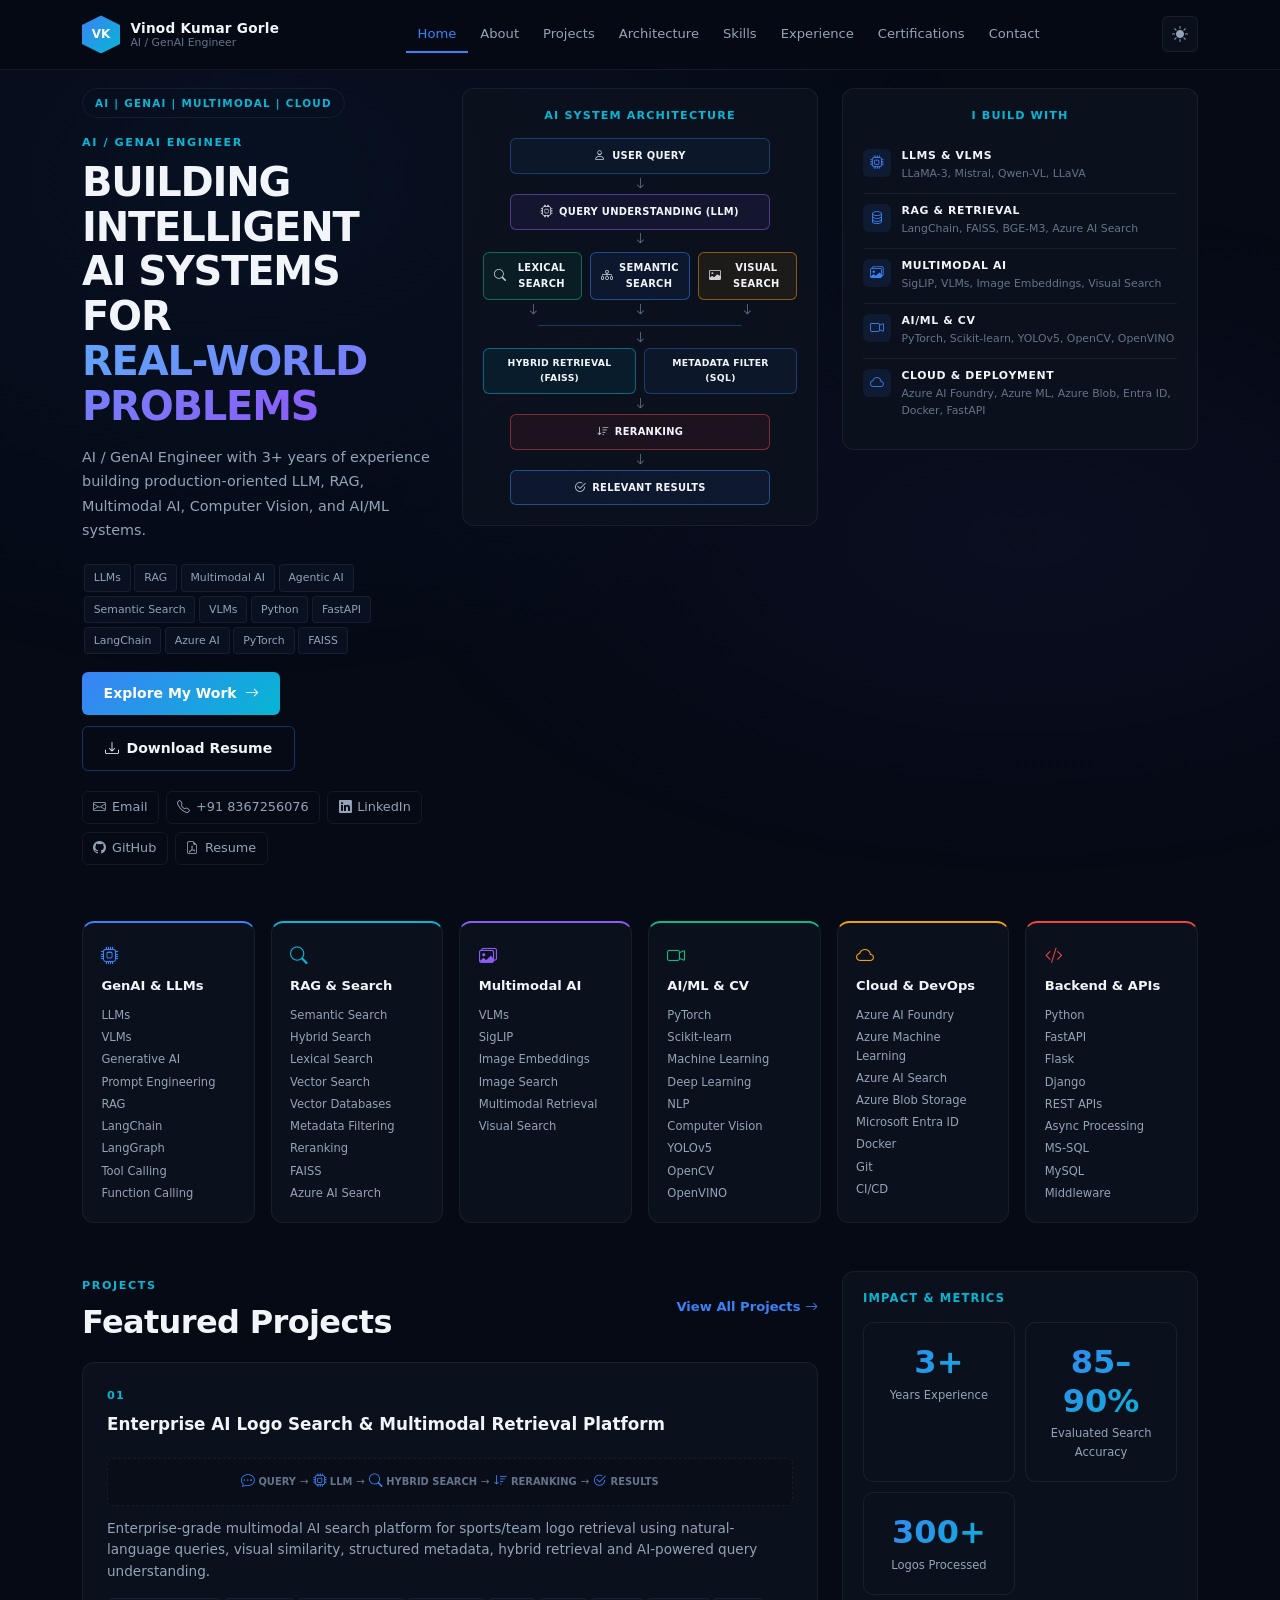
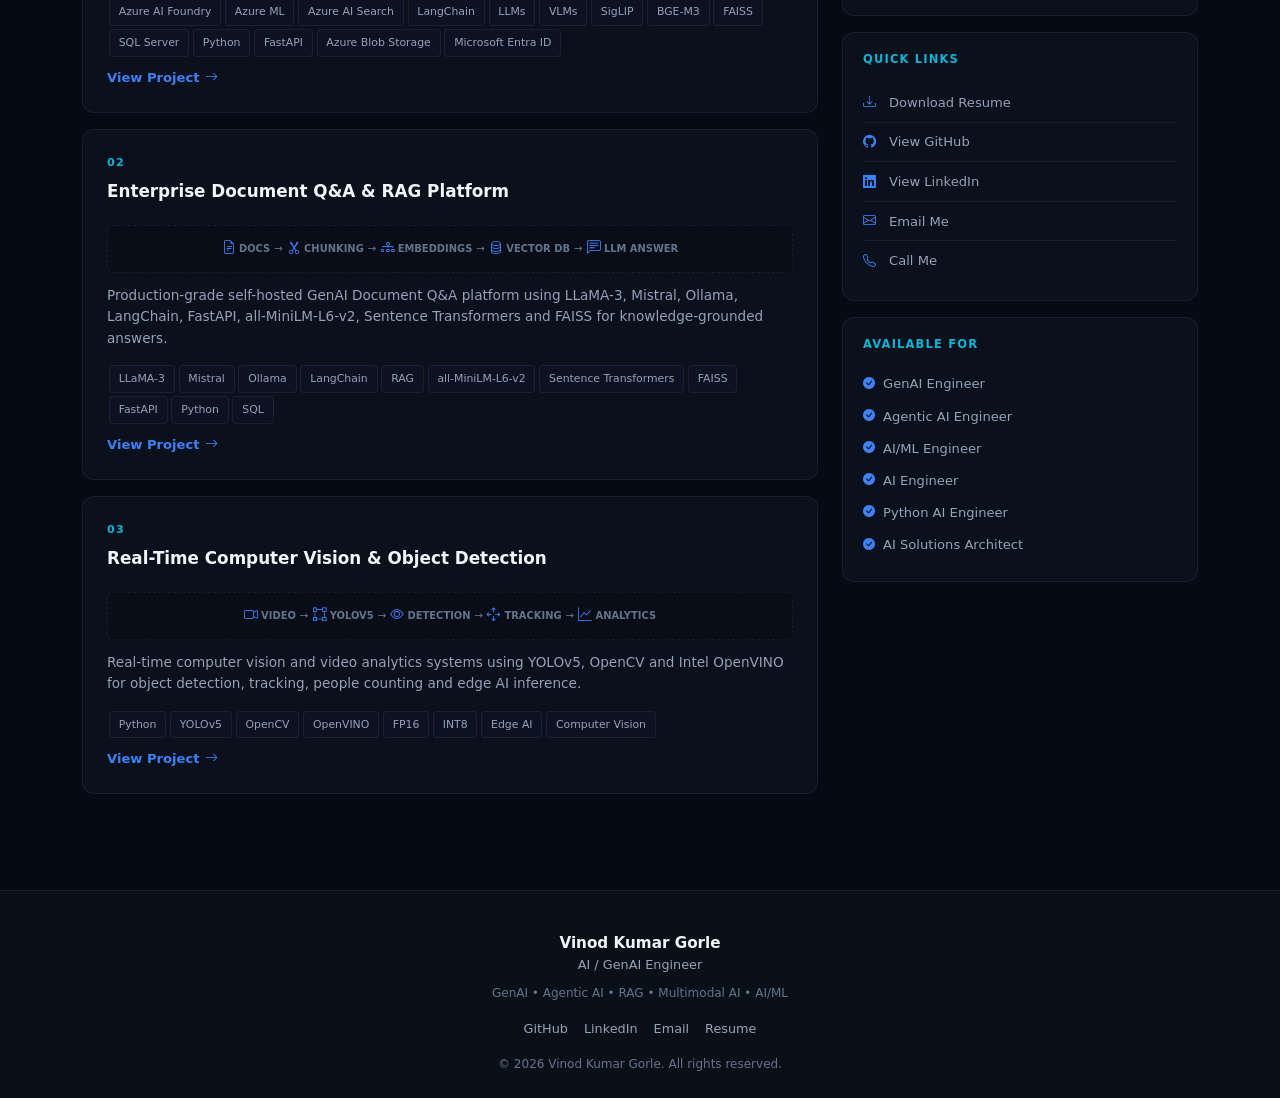
==== index.html @ 80c66206 "Initial portfolio website" ====
<!DOCTYPE html>
<html lang="en" data-theme="dark">
<head>
  <meta charset="UTF-8">
  <meta name="viewport" content="width=device-width, initial-scale=1.0">
  <title>Vinod Kumar Gorle | AI / GenAI Engineer</title>
  <meta name="description" content="AI / GenAI Engineer specializing in LLMs, RAG, Agentic AI, Multimodal AI, AI/ML, semantic search, computer vision, Azure AI and scalable Python applications.">
  <meta name="author" content="Vinod Kumar Gorle">
  <link rel="canonical" href="https://vinodkumargorle.dev/">
  <meta property="og:title" content="Vinod Kumar Gorle | AI / GenAI Engineer">
  <meta property="og:description" content="AI / GenAI Engineer specializing in LLMs, RAG, Agentic AI, Multimodal AI, and Azure AI systems.">
  <meta property="og:type" content="website">
  <meta property="og:url" content="https://vinodkumargorle.dev/">
  <link href="assets/vendor/bootstrap/css/bootstrap.min.css" rel="stylesheet">
  <link href="assets/vendor/bootstrap-icons/font/bootstrap-icons.min.css" rel="stylesheet">
  <link href="assets/css/style.css" rel="stylesheet">
</head>
<body>

  <nav class="navbar navbar-expand-lg navbar-ai fixed-top" aria-label="Main navigation">
    <div class="container">
      <a class="navbar-brand brand-lockup" href="index.html">
        <span class="brand-icon" aria-hidden="true">VK</span>
        <span class="brand-text">
          <span class="brand-name">Vinod Kumar Gorle</span>
          <span class="brand-subtitle">AI / GenAI Engineer</span>
        </span>
      </a>
      <button class="navbar-toggler" type="button" data-bs-toggle="collapse" data-bs-target="#navbarNav" aria-controls="navbarNav" aria-expanded="false" aria-label="Toggle navigation">
        <span class="navbar-toggler-icon"></span>
      </button>
      <div class="collapse navbar-collapse" id="navbarNav">
        <ul class="navbar-nav mx-auto">
          <li class="nav-item"><a class="nav-link" href="index.html">Home</a></li>
          <li class="nav-item"><a class="nav-link" href="about.html">About</a></li>
          <li class="nav-item"><a class="nav-link" href="projects.html">Projects</a></li>
          <li class="nav-item"><a class="nav-link" href="architecture.html">Architecture</a></li>
          <li class="nav-item"><a class="nav-link" href="skills.html">Skills</a></li>
          <li class="nav-item"><a class="nav-link" href="experience.html">Experience</a></li>
          <li class="nav-item"><a class="nav-link" href="certifications.html">Certifications</a></li>
          <li class="nav-item"><a class="nav-link" href="contact.html">Contact</a></li>
        </ul>
        <button class="theme-toggle-btn" id="themeToggle" type="button" aria-label="Switch to light mode" title="Light mode">
          <i class="bi bi-sun-fill"></i>
        </button>
      </div>
    </div>
  </nav>

  <!-- Hero: 3-column dashboard layout -->
  <section class="hero-section">
    <div class="container">
      <div class="row g-3 g-lg-4">
        <!-- Left: Introduction -->
        <div class="col-lg-4 fade-in">
          <span class="hero-pill">AI | GENAI | MULTIMODAL | CLOUD</span>
          <span class="hero-badge">AI / GENAI ENGINEER</span>
          <h1 class="hero-title">BUILDING INTELLIGENT<br>AI SYSTEMS FOR<br><span class="gradient-text">REAL-WORLD PROBLEMS</span></h1>
          <p class="hero-description">AI / GenAI Engineer with 3+ years of experience building production-oriented LLM, RAG, Multimodal AI, Computer Vision, and AI/ML systems.</p>
          <div class="mb-3">
            <span class="tech-badge">LLMs</span><span class="tech-badge">RAG</span><span class="tech-badge">Multimodal AI</span><span class="tech-badge">Agentic AI</span><span class="tech-badge">Semantic Search</span><span class="tech-badge">VLMs</span><span class="tech-badge">Python</span><span class="tech-badge">FastAPI</span><span class="tech-badge">LangChain</span><span class="tech-badge">Azure AI</span><span class="tech-badge">PyTorch</span><span class="tech-badge">FAISS</span>
          </div>
          <div class="hero-actions">
            <a href="projects.html" class="btn-primary-ai">Explore My Work <i class="bi bi-arrow-right"></i></a>
            <a href="assets/resume/Vinod_Kumar_Gorle_Resume.pdf" class="btn-outline-ai" target="_blank" rel="noopener noreferrer"><i class="bi bi-download"></i> Download Resume</a>
          </div>
          <div class="hero-social">
            <a href="mailto:vinodkumargorle5@gmail.com" class="social-link" aria-label="Email"><i class="bi bi-envelope"></i> Email</a>
            <a href="tel:+918367256076" class="social-link" aria-label="Phone"><i class="bi bi-telephone"></i> +91 8367256076</a>
            <a href="https://linkedin.com/in/vinodkumargorle8367" class="social-link" target="_blank" rel="noopener noreferrer" aria-label="LinkedIn"><i class="bi bi-linkedin"></i> LinkedIn</a>
            <a href="https://github.com/VinodkumarGorle" class="social-link" target="_blank" rel="noopener noreferrer" aria-label="GitHub"><i class="bi bi-github"></i> GitHub</a>
            <a href="assets/resume/Vinod_Kumar_Gorle_Resume.pdf" class="social-link" target="_blank" rel="noopener noreferrer" aria-label="Resume"><i class="bi bi-file-earmark-pdf"></i> Resume</a>
          </div>
        </div>

        <!-- Center: AI System Architecture -->
        <div class="col-lg-4 fade-in">
          <div class="architecture-panel">
            <h3>AI System Architecture</h3>
            <div class="architecture-flow">
              <div class="architecture-node pulse"><i class="bi bi-person"></i> USER QUERY</div>
              <div class="architecture-arrow"><i class="bi bi-arrow-down"></i></div>
              <div class="architecture-node node-purple"><i class="bi bi-cpu"></i> QUERY UNDERSTANDING (LLM)</div>
              <div class="architecture-arrow"><i class="bi bi-arrow-down"></i></div>
              <div class="architecture-branches">
                <div class="branch-col">
                  <div class="architecture-node node-green"><i class="bi bi-search"></i> LEXICAL SEARCH</div>
                  <div class="architecture-arrow"><i class="bi bi-arrow-down"></i></div>
                </div>
                <div class="branch-col">
                  <div class="architecture-node node-blue"><i class="bi bi-diagram-3"></i> SEMANTIC SEARCH</div>
                  <div class="architecture-arrow"><i class="bi bi-arrow-down"></i></div>
                </div>
                <div class="branch-col">
                  <div class="architecture-node node-orange"><i class="bi bi-image"></i> VISUAL SEARCH</div>
                  <div class="architecture-arrow"><i class="bi bi-arrow-down"></i></div>
                </div>
              </div>
              <div class="architecture-merge">
                <div class="architecture-merge-line"></div>
                <div class="architecture-arrow"><i class="bi bi-arrow-down"></i></div>
              </div>
              <div class="architecture-row-split">
                <div class="architecture-node node-cyan">HYBRID RETRIEVAL (FAISS)</div>
                <div class="architecture-node">METADATA FILTER (SQL)</div>
              </div>
              <div class="architecture-arrow"><i class="bi bi-arrow-down"></i></div>
              <div class="architecture-node node-red"><i class="bi bi-sort-down"></i> RERANKING</div>
              <div class="architecture-arrow"><i class="bi bi-arrow-down"></i></div>
              <div class="architecture-node node-blue pulse"><i class="bi bi-check2-circle"></i> RELEVANT RESULTS</div>
            </div>
          </div>
        </div>

        <!-- Right: I Build With -->
        <div class="col-lg-4 fade-in">
          <div class="architecture-panel build-with-panel">
            <h3>I Build With</h3>
            <div class="build-with-item">
              <span class="build-with-icon"><i class="bi bi-cpu"></i></span>
              <div>
                <h4>LLMs &amp; VLMs</h4>
                <p>LLaMA-3, Mistral, Qwen-VL, LLaVA</p>
              </div>
            </div>
            <div class="build-with-item">
              <span class="build-with-icon"><i class="bi bi-database"></i></span>
              <div>
                <h4>RAG &amp; Retrieval</h4>
                <p>LangChain, FAISS, BGE-M3, Azure AI Search</p>
              </div>
            </div>
            <div class="build-with-item">
              <span class="build-with-icon"><i class="bi bi-images"></i></span>
              <div>
                <h4>Multimodal AI</h4>
                <p>SigLIP, VLMs, Image Embeddings, Visual Search</p>
              </div>
            </div>
            <div class="build-with-item">
              <span class="build-with-icon"><i class="bi bi-camera-video"></i></span>
              <div>
                <h4>AI/ML &amp; CV</h4>
                <p>PyTorch, Scikit-learn, YOLOv5, OpenCV, OpenVINO</p>
              </div>
            </div>
            <div class="build-with-item">
              <span class="build-with-icon"><i class="bi bi-cloud"></i></span>
              <div>
                <h4>Cloud &amp; Deployment</h4>
                <p>Azure AI Foundry, Azure ML, Azure Blob, Entra ID, Docker, FastAPI</p>
              </div>
            </div>
          </div>
        </div>
      </div>
    </div>
  </section>

  <!-- Capability Cards -->
  <section class="py-4">
    <div class="container">
      <div class="row g-3">
        <div class="col-sm-6 col-xl-2 fade-in">
          <div class="capability-card" style="--card-accent: #3b82f6;">
            <div class="cap-icon"><i class="bi bi-cpu"></i></div>
            <h3>GenAI &amp; LLMs</h3>
            <ul><li>LLMs</li><li>VLMs</li><li>Generative AI</li><li>Prompt Engineering</li><li>RAG</li><li>LangChain</li><li>LangGraph</li><li>Tool Calling</li><li>Function Calling</li></ul>
          </div>
        </div>
        <div class="col-sm-6 col-xl-2 fade-in">
          <div class="capability-card" style="--card-accent: #06b6d4;">
            <div class="cap-icon"><i class="bi bi-search"></i></div>
            <h3>RAG &amp; Search</h3>
            <ul><li>Semantic Search</li><li>Hybrid Search</li><li>Lexical Search</li><li>Vector Search</li><li>Vector Databases</li><li>Metadata Filtering</li><li>Reranking</li><li>FAISS</li><li>Azure AI Search</li></ul>
          </div>
        </div>
        <div class="col-sm-6 col-xl-2 fade-in">
          <div class="capability-card" style="--card-accent: #8b5cf6;">
            <div class="cap-icon"><i class="bi bi-images"></i></div>
            <h3>Multimodal AI</h3>
            <ul><li>VLMs</li><li>SigLIP</li><li>Image Embeddings</li><li>Image Search</li><li>Multimodal Retrieval</li><li>Visual Search</li></ul>
          </div>
        </div>
        <div class="col-sm-6 col-xl-2 fade-in">
          <div class="capability-card" style="--card-accent: #10b981;">
            <div class="cap-icon"><i class="bi bi-camera-video"></i></div>
            <h3>AI/ML &amp; CV</h3>
            <ul><li>PyTorch</li><li>Scikit-learn</li><li>Machine Learning</li><li>Deep Learning</li><li>NLP</li><li>Computer Vision</li><li>YOLOv5</li><li>OpenCV</li><li>OpenVINO</li></ul>
          </div>
        </div>
        <div class="col-sm-6 col-xl-2 fade-in">
          <div class="capability-card" style="--card-accent: #f59e0b;">
            <div class="cap-icon"><i class="bi bi-cloud"></i></div>
            <h3>Cloud &amp; DevOps</h3>
            <ul><li>Azure AI Foundry</li><li>Azure Machine Learning</li><li>Azure AI Search</li><li>Azure Blob Storage</li><li>Microsoft Entra ID</li><li>Docker</li><li>Git</li><li>CI/CD</li></ul>
          </div>
        </div>
        <div class="col-sm-6 col-xl-2 fade-in">
          <div class="capability-card" style="--card-accent: #ef4444;">
            <div class="cap-icon"><i class="bi bi-code-slash"></i></div>
            <h3>Backend &amp; APIs</h3>
            <ul><li>Python</li><li>FastAPI</li><li>Flask</li><li>Django</li><li>REST APIs</li><li>Async Processing</li><li>MS-SQL</li><li>MySQL</li><li>Middleware</li></ul>
          </div>
        </div>
      </div>
    </div>
  </section>

  <!-- Featured Projects + Sidebar -->
  <section class="py-4 pb-5">
    <div class="container">
      <div class="row g-4">
        <div class="col-lg-8">
          <div class="section-header-row fade-in">
            <div>
              <span class="section-label">Projects</span>
              <h2 class="section-title mb-0">Featured Projects</h2>
            </div>
            <a href="projects.html">View All Projects <i class="bi bi-arrow-right"></i></a>
          </div>

          <article class="project-card mb-3 fade-in">
            <div class="project-number">01</div>
            <h3>Enterprise AI Logo Search &amp; Multimodal Retrieval Platform</h3>
            <div class="pipeline-flow" aria-label="Project pipeline">
              <span class="pipeline-step"><i class="bi bi-chat-dots"></i> Query</span>
              <span class="pipeline-arrow">→</span>
              <span class="pipeline-step"><i class="bi bi-cpu"></i> LLM</span>
              <span class="pipeline-arrow">→</span>
              <span class="pipeline-step"><i class="bi bi-search"></i> Hybrid Search</span>
              <span class="pipeline-arrow">→</span>
              <span class="pipeline-step"><i class="bi bi-sort-down"></i> Reranking</span>
              <span class="pipeline-arrow">→</span>
              <span class="pipeline-step"><i class="bi bi-check2-circle"></i> Results</span>
            </div>
            <p>Enterprise-grade multimodal AI search platform for sports/team logo retrieval using natural-language queries, visual similarity, structured metadata, hybrid retrieval and AI-powered query understanding.</p>
            <div class="mb-2">
              <span class="tech-badge">Azure AI Foundry</span><span class="tech-badge">Azure ML</span><span class="tech-badge">Azure AI Search</span><span class="tech-badge">LangChain</span><span class="tech-badge">LLMs</span><span class="tech-badge">VLMs</span><span class="tech-badge">SigLIP</span><span class="tech-badge">BGE-M3</span><span class="tech-badge">FAISS</span><span class="tech-badge">SQL Server</span><span class="tech-badge">Python</span><span class="tech-badge">FastAPI</span><span class="tech-badge">Azure Blob Storage</span><span class="tech-badge">Microsoft Entra ID</span>
            </div>
            <a href="projects/logo-search.html" class="project-link">View Project <i class="bi bi-arrow-right"></i></a>
          </article>

          <article class="project-card mb-3 fade-in">
            <div class="project-number">02</div>
            <h3>Enterprise Document Q&amp;A &amp; RAG Platform</h3>
            <div class="pipeline-flow" aria-label="Project pipeline">
              <span class="pipeline-step"><i class="bi bi-file-earmark-text"></i> Docs</span>
              <span class="pipeline-arrow">→</span>
              <span class="pipeline-step"><i class="bi bi-scissors"></i> Chunking</span>
              <span class="pipeline-arrow">→</span>
              <span class="pipeline-step"><i class="bi bi-diagram-3"></i> Embeddings</span>
              <span class="pipeline-arrow">→</span>
              <span class="pipeline-step"><i class="bi bi-database"></i> Vector DB</span>
              <span class="pipeline-arrow">→</span>
              <span class="pipeline-step"><i class="bi bi-chat-left-text"></i> LLM Answer</span>
            </div>
            <p>Production-grade self-hosted GenAI Document Q&amp;A platform using LLaMA-3, Mistral, Ollama, LangChain, FastAPI, all-MiniLM-L6-v2, Sentence Transformers and FAISS for knowledge-grounded answers.</p>
            <div class="mb-2">
              <span class="tech-badge">LLaMA-3</span><span class="tech-badge">Mistral</span><span class="tech-badge">Ollama</span><span class="tech-badge">LangChain</span><span class="tech-badge">RAG</span><span class="tech-badge">all-MiniLM-L6-v2</span><span class="tech-badge">Sentence Transformers</span><span class="tech-badge">FAISS</span><span class="tech-badge">FastAPI</span><span class="tech-badge">Python</span><span class="tech-badge">SQL</span>
            </div>
            <a href="projects/document-rag.html" class="project-link">View Project <i class="bi bi-arrow-right"></i></a>
          </article>

          <article class="project-card fade-in">
            <div class="project-number">03</div>
            <h3>Real-Time Computer Vision &amp; Object Detection</h3>
            <div class="pipeline-flow" aria-label="Project pipeline">
              <span class="pipeline-step"><i class="bi bi-camera-video"></i> Video</span>
              <span class="pipeline-arrow">→</span>
              <span class="pipeline-step"><i class="bi bi-bounding-box"></i> YOLOv5</span>
              <span class="pipeline-arrow">→</span>
              <span class="pipeline-step"><i class="bi bi-eye"></i> Detection</span>
              <span class="pipeline-arrow">→</span>
              <span class="pipeline-step"><i class="bi bi-arrows-move"></i> Tracking</span>
              <span class="pipeline-arrow">→</span>
              <span class="pipeline-step"><i class="bi bi-graph-up"></i> Analytics</span>
            </div>
            <p>Real-time computer vision and video analytics systems using YOLOv5, OpenCV and Intel OpenVINO for object detection, tracking, people counting and edge AI inference.</p>
            <div class="mb-2">
              <span class="tech-badge">Python</span><span class="tech-badge">YOLOv5</span><span class="tech-badge">OpenCV</span><span class="tech-badge">OpenVINO</span><span class="tech-badge">FP16</span><span class="tech-badge">INT8</span><span class="tech-badge">Edge AI</span><span class="tech-badge">Computer Vision</span>
            </div>
            <a href="projects/computer-vision.html" class="project-link">View Project <i class="bi bi-arrow-right"></i></a>
          </article>
        </div>

        <div class="col-lg-4">
          <div class="sidebar-panel fade-in">
            <h3>Impact &amp; Metrics</h3>
            <div class="metrics-grid">
              <div class="metric-card">
                <div class="metric-value">3+</div>
                <div class="metric-label">Years Experience</div>
              </div>
              <div class="metric-card">
                <div class="metric-value">85–90%</div>
                <div class="metric-label">Evaluated Search Accuracy</div>
              </div>
              <div class="metric-card">
                <div class="metric-value">300+</div>
                <div class="metric-label">Logos Processed</div>
              </div>
            </div>
          </div>

          <div class="sidebar-panel fade-in">
            <h3>Quick Links</h3>
            <a href="assets/resume/Vinod_Kumar_Gorle_Resume.pdf" class="quick-link-item" target="_blank" rel="noopener noreferrer"><i class="bi bi-download"></i> Download Resume</a>
            <a href="https://github.com/VinodkumarGorle" class="quick-link-item" target="_blank" rel="noopener noreferrer"><i class="bi bi-github"></i> View GitHub</a>
            <a href="https://linkedin.com/in/vinodkumargorle8367" class="quick-link-item" target="_blank" rel="noopener noreferrer"><i class="bi bi-linkedin"></i> View LinkedIn</a>
            <a href="mailto:vinodkumargorle5@gmail.com" class="quick-link-item"><i class="bi bi-envelope"></i> Email Me</a>
            <a href="tel:+918367256076" class="quick-link-item"><i class="bi bi-telephone"></i> Call Me</a>
          </div>

          <div class="sidebar-panel fade-in">
            <h3>Available For</h3>
            <ul class="available-for-list">
              <li><i class="bi bi-check-circle-fill"></i> GenAI Engineer</li>
              <li><i class="bi bi-check-circle-fill"></i> Agentic AI Engineer</li>
              <li><i class="bi bi-check-circle-fill"></i> AI/ML Engineer</li>
              <li><i class="bi bi-check-circle-fill"></i> AI Engineer</li>
              <li><i class="bi bi-check-circle-fill"></i> Python AI Engineer</li>
              <li><i class="bi bi-check-circle-fill"></i> AI Solutions Architect</li>
            </ul>
          </div>
        </div>
      </div>
    </div>
  </section>

  <footer class="site-footer">
    <div class="container">
      <div class="footer-name">Vinod Kumar Gorle</div>
      <div class="footer-role">AI / GenAI Engineer</div>
      <div class="footer-tags">GenAI • Agentic AI • RAG • Multimodal AI • AI/ML</div>
      <div class="footer-links">
        <a href="https://github.com/VinodkumarGorle" target="_blank" rel="noopener noreferrer">GitHub</a>
        <a href="https://linkedin.com/in/vinodkumargorle8367" target="_blank" rel="noopener noreferrer">LinkedIn</a>
        <a href="mailto:vinodkumargorle5@gmail.com">Email</a>
        <a href="assets/resume/Vinod_Kumar_Gorle_Resume.pdf" target="_blank" rel="noopener noreferrer">Resume</a>
      </div>
      <div class="copyright">© <span id="currentYear">2026</span> Vinod Kumar Gorle. All rights reserved.</div>
    </div>
  </footer>

  <script src="assets/vendor/bootstrap/js/bootstrap.bundle.min.js"></script>
  <script src="assets/js/main.js"></script>
</body>
</html>
---- assets/css/style.css ----
/* Vinod Kumar Gorle — AI Portfolio (Reference Design) */

:root {
  --bg-primary: #050a15;
  --bg-secondary: #0a1018;
  --bg-card: rgba(12, 18, 30, 0.85);
  --bg-card-hover: rgba(18, 26, 42, 0.95);
  --text-primary: #f1f5f9;
  --text-secondary: #94a3b8;
  --text-muted: #64748b;
  --accent-primary: #3b82f6;
  --accent-secondary: #06b6d4;
  --accent-purple: #8b5cf6;
  --accent-green: #10b981;
  --accent-orange: #f59e0b;
  --accent-red: #ef4444;
  --border-color: rgba(148, 163, 184, 0.1);
  --border-accent: rgba(59, 130, 246, 0.35);
  --glow-primary: rgba(59, 130, 246, 0.15);
  --navbar-bg: rgba(5, 10, 21, 0.94);
  --shadow-card: 0 4px 24px rgba(0, 0, 0, 0.35);
  --gradient-hero: radial-gradient(ellipse at 20% 20%, rgba(59, 130, 246, 0.06) 0%, transparent 50%),
    radial-gradient(ellipse at 80% 60%, rgba(139, 92, 246, 0.05) 0%, transparent 45%);
  --gradient-accent: linear-gradient(135deg, #3b82f6, #06b6d4);
  --gradient-text: linear-gradient(135deg, #60a5fa, #8b5cf6);
  --font-sans: "Segoe UI", system-ui, -apple-system, BlinkMacSystemFont, sans-serif;
  --font-mono: "Cascadia Code", "Fira Code", Consolas, monospace;
  --radius-sm: 6px;
  --radius-md: 10px;
  --radius-lg: 12px;
  --transition: 0.25s ease;
}

[data-theme="light"] {
  --bg-primary: #f8fafc;
  --bg-secondary: #f1f5f9;
  --bg-card: rgba(255, 255, 255, 0.9);
  --bg-card-hover: #fff;
  --text-primary: #0f172a;
  --text-secondary: #475569;
  --text-muted: #64748b;
  --border-color: rgba(15, 23, 42, 0.1);
  --border-accent: rgba(59, 130, 246, 0.3);
  --glow-primary: rgba(59, 130, 246, 0.08);
  --navbar-bg: rgba(248, 250, 252, 0.96);
  --shadow-card: 0 4px 24px rgba(15, 23, 42, 0.06);
  --gradient-hero: radial-gradient(ellipse at 20% 20%, rgba(59, 130, 246, 0.04) 0%, transparent 50%);
}

*, *::before, *::after { box-sizing: border-box; }

html { scroll-behavior: smooth; }

@media (prefers-reduced-motion: reduce) {
  html { scroll-behavior: auto; }
  *, *::before, *::after {
    animation-duration: 0.01ms !important;
    animation-iteration-count: 1 !important;
    transition-duration: 0.01ms !important;
  }
}

body {
  font-family: var(--font-sans);
  background-color: var(--bg-primary);
  color: var(--text-primary);
  line-height: 1.6;
  min-height: 100vh;
  overflow-x: hidden;
}

body::before {
  content: "";
  position: fixed;
  inset: 0;
  background: var(--gradient-hero);
  pointer-events: none;
  z-index: -1;
}

a { color: var(--accent-primary); text-decoration: none; transition: color var(--transition); }
a:hover { color: var(--accent-secondary); }
a:focus-visible, button:focus-visible { outline: 2px solid var(--accent-primary); outline-offset: 2px; }
img { max-width: 100%; height: auto; }

.section-title {
  font-size: clamp(1.5rem, 2.5vw, 2rem);
  font-weight: 700;
  letter-spacing: -0.02em;
  margin-bottom: 0.5rem;
}

.section-subtitle {
  color: var(--text-secondary);
  font-size: 0.95rem;
  max-width: 640px;
  margin-bottom: 2rem;
}

.section-label {
  display: inline-block;
  font-size: 0.7rem;
  font-weight: 600;
  letter-spacing: 0.14em;
  text-transform: uppercase;
  color: var(--accent-secondary);
  margin-bottom: 0.5rem;
}

.page-hero { padding: 7rem 0 3rem; }
.page-hero h1 {
  font-size: clamp(1.75rem, 3.5vw, 2.75rem);
  font-weight: 700;
  letter-spacing: -0.03em;
  line-height: 1.15;
}

/* Navbar */
.navbar-ai {
  background: var(--navbar-bg) !important;
  backdrop-filter: blur(14px);
  border-bottom: 1px solid var(--border-color);
  padding: 0.65rem 0;
}

.brand-lockup {
  display: flex !important;
  align-items: center;
  gap: 0.65rem;
  text-decoration: none !important;
  color: var(--text-primary) !important;
}

.brand-icon {
  display: flex;
  align-items: center;
  justify-content: center;
  width: 38px;
  height: 38px;
  font-size: 0.75rem;
  font-weight: 800;
  color: #fff;
  background: linear-gradient(135deg, #3b82f6, #06b6d4);
  clip-path: polygon(50% 0%, 100% 25%, 100% 75%, 50% 100%, 0% 75%, 0% 25%);
  flex-shrink: 0;
}

.brand-text { display: flex; flex-direction: column; line-height: 1.2; }
.brand-name {
  font-size: 0.85rem;
  font-weight: 700;
  color: var(--text-primary);
  letter-spacing: 0.02em;
}
.brand-subtitle {
  font-size: 0.68rem;
  color: var(--text-muted);
  font-weight: 500;
}

.navbar-ai .nav-link {
  color: var(--text-secondary) !important;
  font-size: 0.82rem;
  font-weight: 500;
  padding: 0.45rem 0.75rem !important;
  border-radius: 0;
  border-bottom: 2px solid transparent;
  transition: color var(--transition), border-color var(--transition);
}

.navbar-ai .nav-link:hover { color: var(--text-primary) !important; }
.navbar-ai .nav-link.active {
  color: var(--accent-primary) !important;
  background: transparent !important;
  border-bottom-color: var(--accent-primary);
}

.navbar-ai .navbar-toggler { border-color: var(--border-color); padding: 0.4rem 0.6rem; }
.navbar-ai .navbar-toggler-icon { filter: invert(0.85); }
[data-theme="light"] .navbar-ai .navbar-toggler-icon { filter: none; }

.theme-toggle-btn {
  display: flex;
  align-items: center;
  justify-content: center;
  width: 36px;
  height: 36px;
  border: 1px solid var(--border-color);
  border-radius: var(--radius-sm);
  background: var(--bg-card);
  color: var(--text-secondary);
  cursor: pointer;
  transition: border-color var(--transition), color var(--transition);
}
.theme-toggle-btn:hover {
  border-color: var(--border-accent);
  color: var(--accent-primary);
}

/* Buttons */
.btn-primary-ai, .ai-button-primary {
  display: inline-flex;
  align-items: center;
  gap: 0.5rem;
  padding: 0.65rem 1.35rem;
  font-size: 0.875rem;
  font-weight: 600;
  color: #fff;
  background: var(--gradient-accent);
  border: none;
  border-radius: var(--radius-sm);
  transition: transform var(--transition), box-shadow var(--transition);
  text-decoration: none;
}
.btn-primary-ai:hover, .ai-button-primary:hover {
  color: #fff;
  transform: translateY(-1px);
  box-shadow: 0 6px 20px var(--glow-primary);
}

.btn-outline-ai, .ai-button-outline {
  display: inline-flex;
  align-items: center;
  gap: 0.5rem;
  padding: 0.65rem 1.35rem;
  font-size: 0.875rem;
  font-weight: 600;
  color: var(--text-primary);
  background: transparent;
  border: 1px solid var(--border-accent);
  border-radius: var(--radius-sm);
  transition: border-color var(--transition), background var(--transition);
  text-decoration: none;
}
.btn-outline-ai:hover, .ai-button-outline:hover {
  color: var(--accent-primary);
  background: var(--glow-primary);
  border-color: var(--accent-primary);
}

/* Cards */
.ai-card {
  background: var(--bg-card);
  border: 1px solid var(--border-color);
  border-radius: var(--radius-lg);
  padding: 1.35rem;
  backdrop-filter: blur(8px);
  transition: border-color var(--transition), box-shadow var(--transition);
}
.ai-card:hover { border-color: var(--border-accent); box-shadow: var(--shadow-card); }
.ai-card h3, .ai-card h4 {
  font-size: 0.95rem;
  font-weight: 600;
  margin-bottom: 0.65rem;
}
.ai-card ul { list-style: none; padding: 0; margin: 0; }
.ai-card ul li {
  font-size: 0.8rem;
  color: var(--text-secondary);
  padding: 0.15rem 0;
}

.project-card {
  background: var(--bg-card);
  border: 1px solid var(--border-color);
  border-radius: var(--radius-lg);
  padding: 1.5rem;
  display: flex;
  flex-direction: column;
  transition: border-color var(--transition), transform var(--transition), box-shadow var(--transition);
}
.project-card:hover {
  border-color: var(--border-accent);
  transform: translateY(-2px);
  box-shadow: var(--shadow-card);
}
.project-card .project-number {
  font-size: 0.7rem;
  font-weight: 700;
  letter-spacing: 0.1em;
  color: var(--accent-secondary);
  margin-bottom: 0.5rem;
}
.project-card h3 {
  font-size: 1.05rem;
  font-weight: 600;
  margin-bottom: 0.65rem;
  line-height: 1.35;
}
.project-card p {
  font-size: 0.85rem;
  color: var(--text-secondary);
  margin-bottom: 0.85rem;
}
.project-card .project-link {
  display: inline-flex;
  align-items: center;
  gap: 0.35rem;
  font-size: 0.82rem;
  font-weight: 600;
  color: var(--accent-primary);
  margin-top: auto;
}
.project-card .project-link:hover { color: var(--accent-secondary); }

.capability-card {
  background: var(--bg-card);
  border: 1px solid var(--border-color);
  border-radius: var(--radius-lg);
  padding: 1.15rem;
  height: 100%;
  border-top: 2px solid var(--card-accent, var(--accent-primary));
  transition: border-color var(--transition), box-shadow var(--transition);
}
.capability-card:hover { box-shadow: var(--shadow-card); }
.capability-card .cap-icon {
  font-size: 1.1rem;
  margin-bottom: 0.5rem;
  color: var(--card-accent, var(--accent-primary));
}
.capability-card h3 {
  font-size: 0.82rem;
  font-weight: 600;
  margin-bottom: 0.65rem;
}
.capability-card ul { list-style: none; padding: 0; margin: 0; }
.capability-card li {
  font-size: 0.72rem;
  color: var(--text-secondary);
  padding: 0.12rem 0;
}

.metric-card {
  text-align: center;
  padding: 1.25rem 0.75rem;
  background: var(--bg-card);
  border: 1px solid var(--border-color);
  border-radius: var(--radius-md);
}
.metric-card .metric-value {
  font-size: clamp(1.5rem, 2.5vw, 2rem);
  font-weight: 700;
  background: var(--gradient-accent);
  -webkit-background-clip: text;
  -webkit-text-fill-color: transparent;
  background-clip: text;
  line-height: 1.2;
}
.metric-card .metric-label {
  font-size: 0.72rem;
  color: var(--text-secondary);
  margin-top: 0.25rem;
}

.tech-badge {
  display: inline-block;
  font-size: 0.68rem;
  font-weight: 500;
  padding: 0.25rem 0.55rem;
  margin: 0.12rem;
  border: 1px solid var(--border-color);
  border-radius: 4px;
  color: var(--text-secondary);
  background: rgba(15, 23, 42, 0.5);
}
[data-theme="light"] .tech-badge { background: rgba(241, 245, 249, 0.8); }

.social-link {
  display: inline-flex;
  align-items: center;
  gap: 0.35rem;
  font-size: 0.8rem;
  color: var(--text-secondary);
  padding: 0.35rem 0.65rem;
  border: 1px solid var(--border-color);
  border-radius: var(--radius-sm);
  transition: border-color var(--transition), color var(--transition);
}
.social-link:hover {
  color: var(--accent-primary);
  border-color: var(--border-accent);
}

/* Hero */
.hero-section { padding: 5.5rem 0 2rem; }
.hero-pill {
  display: inline-block;
  font-size: 0.65rem;
  font-weight: 600;
  letter-spacing: 0.12em;
  padding: 0.35rem 0.75rem;
  border: 1px solid var(--border-color);
  border-radius: 999px;
  color: var(--accent-secondary);
  margin-bottom: 1rem;
}
.hero-badge {
  display: block;
  font-size: 0.7rem;
  font-weight: 600;
  letter-spacing: 0.14em;
  text-transform: uppercase;
  color: var(--accent-secondary);
  margin-bottom: 0.5rem;
}
.hero-title {
  font-size: clamp(1.65rem, 3.5vw, 2.5rem);
  font-weight: 800;
  line-height: 1.12;
  letter-spacing: -0.03em;
  margin-bottom: 1rem;
}
.hero-title .gradient-text {
  background: var(--gradient-text);
  -webkit-background-clip: text;
  -webkit-text-fill-color: transparent;
  background-clip: text;
}
.hero-description {
  font-size: 0.9rem;
  color: var(--text-secondary);
  margin-bottom: 1.25rem;
  line-height: 1.7;
}
.hero-actions { display: flex; flex-wrap: wrap; gap: 0.65rem; margin-bottom: 1.25rem; }
.hero-social { display: flex; flex-wrap: wrap; gap: 0.45rem; }

/* Architecture */
.architecture-panel {
  background: var(--bg-card);
  border: 1px solid var(--border-color);
  border-radius: var(--radius-lg);
  padding: 1.25rem;
}
.architecture-panel h3 {
  font-size: 0.7rem;
  font-weight: 600;
  letter-spacing: 0.1em;
  text-transform: uppercase;
  color: var(--accent-secondary);
  margin-bottom: 1rem;
  text-align: center;
}
.architecture-flow {
  display: flex;
  flex-direction: column;
  align-items: center;
}
.architecture-node {
  display: flex;
  align-items: center;
  justify-content: center;
  gap: 0.35rem;
  width: 100%;
  max-width: 260px;
  padding: 0.45rem 0.65rem;
  font-size: 0.62rem;
  font-weight: 600;
  letter-spacing: 0.03em;
  text-align: center;
  text-transform: uppercase;
  color: var(--text-primary);
  background: rgba(59, 130, 246, 0.06);
  border: 1px solid var(--border-accent);
  border-radius: var(--radius-sm);
}
.architecture-node i { font-size: 0.75rem; opacity: 0.85; }
.architecture-node.node-purple { border-color: rgba(139, 92, 246, 0.5); background: rgba(139, 92, 246, 0.08); }
.architecture-node.node-green { border-color: rgba(16, 185, 129, 0.5); background: rgba(16, 185, 129, 0.08); }
.architecture-node.node-blue { border-color: rgba(59, 130, 246, 0.5); background: rgba(59, 130, 246, 0.08); }
.architecture-node.node-orange { border-color: rgba(245, 158, 11, 0.5); background: rgba(245, 158, 11, 0.08); }
.architecture-node.node-red { border-color: rgba(239, 68, 68, 0.5); background: rgba(239, 68, 68, 0.08); }
.architecture-node.node-cyan { border-color: rgba(6, 182, 212, 0.5); background: rgba(6, 182, 212, 0.08); }
.architecture-node.pulse { animation: nodePulse 3s ease-in-out infinite; }
@keyframes nodePulse {
  0%, 100% { box-shadow: 0 0 0 0 var(--glow-primary); }
  50% { box-shadow: 0 0 10px 2px var(--glow-primary); }
}
.architecture-arrow {
  display: flex;
  align-items: center;
  justify-content: center;
  height: 20px;
  color: var(--text-muted);
  font-size: 0.75rem;
}
.architecture-branches {
  display: flex;
  flex-wrap: wrap;
  justify-content: center;
  gap: 0.5rem;
  width: 100%;
  margin: 0.15rem 0;
}
.architecture-branches .branch-col {
  display: flex;
  flex-direction: column;
  align-items: center;
  flex: 1;
  min-width: 75px;
  max-width: 110px;
}
.architecture-merge { display: flex; flex-direction: column; align-items: center; width: 100%; }
.architecture-merge-line {
  width: 65%;
  max-width: 280px;
  height: 1px;
  background: var(--border-accent);
  margin: 0.15rem 0;
}
.architecture-row-split {
  display: flex;
  flex-wrap: wrap;
  gap: 0.5rem;
  justify-content: center;
  width: 100%;
  max-width: 320px;
}
.architecture-row-split .architecture-node { flex: 1; min-width: 120px; max-width: 155px; font-size: 0.58rem; }

/* Build With */
.build-with-panel { margin-top: 0; }
.build-with-item {
  display: flex;
  gap: 0.65rem;
  align-items: flex-start;
  padding: 0.65rem 0;
  border-bottom: 1px solid var(--border-color);
}
.build-with-item:last-child { border-bottom: none; }
.build-with-icon {
  width: 28px;
  height: 28px;
  display: flex;
  align-items: center;
  justify-content: center;
  border-radius: var(--radius-sm);
  background: rgba(59, 130, 246, 0.1);
  color: var(--accent-primary);
  font-size: 0.85rem;
  flex-shrink: 0;
}
.build-with-item h4 {
  font-size: 0.68rem;
  font-weight: 600;
  letter-spacing: 0.06em;
  text-transform: uppercase;
  color: var(--text-primary);
  margin-bottom: 0.25rem;
}
.build-with-item p {
  font-size: 0.68rem;
  color: var(--text-muted);
  margin: 0;
  line-height: 1.5;
}

/* Pipeline flow (project cards) */
.pipeline-flow {
  display: flex;
  align-items: center;
  justify-content: center;
  flex-wrap: wrap;
  gap: 0.25rem;
  padding: 0.75rem;
  margin: 0.75rem 0;
  border: 1px dashed var(--border-color);
  border-radius: var(--radius-sm);
  background: rgba(0, 0, 0, 0.15);
}
[data-theme="light"] .pipeline-flow { background: rgba(241, 245, 249, 0.5); }
.pipeline-step {
  display: flex;
  align-items: center;
  gap: 0.2rem;
  font-size: 0.62rem;
  font-weight: 600;
  color: var(--text-muted);
  text-transform: uppercase;
}
.pipeline-step i {
  font-size: 0.85rem;
  color: var(--accent-primary);
}
.pipeline-arrow { color: var(--text-muted); font-size: 0.65rem; }

.mini-flow {
  font-family: var(--font-mono);
  font-size: 0.65rem;
  color: var(--text-muted);
  text-align: center;
  padding: 0.65rem;
  margin: 0.65rem 0;
  border: 1px dashed var(--border-color);
  border-radius: var(--radius-sm);
}
.mini-flow .flow-arrow { color: var(--accent-primary); }

/* Sidebar */
.sidebar-panel {
  background: var(--bg-card);
  border: 1px solid var(--border-color);
  border-radius: var(--radius-lg);
  padding: 1.25rem;
  margin-bottom: 1rem;
}
.sidebar-panel h3 {
  font-size: 0.72rem;
  font-weight: 600;
  letter-spacing: 0.1em;
  text-transform: uppercase;
  color: var(--accent-secondary);
  margin-bottom: 1rem;
}
.metrics-grid {
  display: grid;
  grid-template-columns: 1fr 1fr;
  gap: 0.65rem;
}
.quick-link-item {
  display: flex;
  align-items: center;
  gap: 0.5rem;
  padding: 0.55rem 0;
  border-bottom: 1px solid var(--border-color);
  font-size: 0.82rem;
  color: var(--text-secondary);
  transition: color var(--transition);
}
.quick-link-item:last-child { border-bottom: none; }
.quick-link-item:hover { color: var(--accent-primary); }
.quick-link-item i { color: var(--accent-primary); width: 18px; }

.available-for-list { list-style: none; padding: 0; margin: 0; }
.available-for-list li {
  display: flex;
  align-items: center;
  gap: 0.5rem;
  font-size: 0.82rem;
  color: var(--text-secondary);
  padding: 0.35rem 0;
}
.available-for-list li i { color: var(--accent-primary); font-size: 0.75rem; }

.section-header-row {
  display: flex;
  justify-content: space-between;
  align-items: center;
  flex-wrap: wrap;
  gap: 0.5rem;
  margin-bottom: 1.25rem;
}
.section-header-row a {
  font-size: 0.82rem;
  font-weight: 600;
}

/* Timeline */
.timeline { position: relative; padding-left: 2rem; }
.timeline::before {
  content: "";
  position: absolute;
  left: 0; top: 0; bottom: 0;
  width: 2px;
  background: linear-gradient(to bottom, var(--accent-primary), var(--accent-secondary));
}
.timeline-item { position: relative; margin-bottom: 2.5rem; }
.timeline-item::before {
  content: "";
  position: absolute;
  left: -2rem; top: 0.35rem;
  width: 10px; height: 10px;
  margin-left: -4px;
  background: var(--accent-primary);
  border: 2px solid var(--bg-primary);
  border-radius: 50%;
}
.timeline-date { font-size: 0.78rem; color: var(--accent-secondary); font-weight: 600; }
.timeline-title { font-size: 1.15rem; font-weight: 600; }
.timeline-company { font-size: 0.9rem; color: var(--text-secondary); margin-bottom: 0.65rem; }
.timeline-tags { display: flex; flex-wrap: wrap; gap: 0.3rem; margin-bottom: 1rem; }

.skill-group { margin-bottom: 1.5rem; }
.skill-group h3 {
  font-size: 1rem;
  font-weight: 600;
  margin-bottom: 0.85rem;
  padding-bottom: 0.5rem;
  border-bottom: 1px solid var(--border-color);
}
.skill-tags { display: flex; flex-wrap: wrap; gap: 0.45rem; }
.skill-tag {
  font-size: 0.78rem;
  padding: 0.35rem 0.75rem;
  border: 1px solid var(--border-color);
  border-radius: var(--radius-sm);
  color: var(--text-secondary);
  background: var(--bg-card);
}

.content-section { margin-bottom: 2rem; }
.content-section h2 { font-size: 1.25rem; font-weight: 600; margin-bottom: 0.75rem; }
.content-section h3 { font-size: 1.05rem; font-weight: 600; margin: 1.25rem 0 0.65rem; }
.content-section p, .content-section li {
  color: var(--text-secondary);
  font-size: 0.9rem;
  line-height: 1.75;
}
.content-section ul { padding-left: 1.2rem; }

.contact-card { text-align: center; padding: 1.75rem; }
.contact-card i { font-size: 1.5rem; color: var(--accent-primary); margin-bottom: 0.75rem; }
.contact-card h3 { font-size: 1rem; margin-bottom: 0.35rem; }

.site-footer {
  border-top: 1px solid var(--border-color);
  padding: 2.5rem 0 1.5rem;
  margin-top: 3rem;
  background: var(--bg-secondary);
  text-align: center;
}
.site-footer .footer-name { font-weight: 700; font-size: 0.95rem; }
.site-footer .footer-role { font-size: 0.8rem; color: var(--text-secondary); }
.site-footer .footer-tags { font-size: 0.75rem; color: var(--text-muted); margin: 0.5rem 0 1rem; }
.site-footer .footer-links {
  display: flex;
  flex-wrap: wrap;
  justify-content: center;
  gap: 1rem;
  margin-bottom: 1rem;
}
.site-footer .footer-links a { font-size: 0.8rem; color: var(--text-secondary); }
.site-footer .copyright { font-size: 0.75rem; color: var(--text-muted); }

.fade-in {
  opacity: 0;
  transform: translateY(14px);
  transition: opacity 0.55s ease, transform 0.55s ease;
}
.fade-in.visible { opacity: 1; transform: translateY(0); }

.arch-grid {
  display: grid;
  grid-template-columns: repeat(auto-fit, minmax(280px, 1fr));
  gap: 1.25rem;
}
.learning-note {
  font-size: 0.78rem;
  color: var(--text-muted);
  margin-top: 0.75rem;
  padding: 0.65rem;
  border-left: 2px solid var(--accent-purple);
  background: rgba(139, 92, 246, 0.05);
}
.cert-card .cert-provider {
  font-size: 0.7rem;
  font-weight: 700;
  letter-spacing: 0.08em;
  text-transform: uppercase;
  color: var(--accent-secondary);
}
.cert-card .cert-name { font-size: 0.95rem; font-weight: 600; }
.cert-type { font-size: 0.72rem; color: var(--text-muted); }

@media (max-width: 991.98px) {
  .hero-section { padding: 5rem 0 2rem; }
  .architecture-branches .branch-col { min-width: 70px; max-width: 100px; }
}

@media (max-width: 767.98px) {
  .hero-section { padding: 4.5rem 0 1.5rem; }
  .page-hero { padding: 5.5rem 0 2.5rem; }
  .architecture-branches { flex-direction: column; align-items: center; }
  .architecture-branches .branch-col { max-width: 260px; width: 100%; }
  .hero-actions { flex-direction: column; }
  .hero-actions .btn-primary-ai, .hero-actions .btn-outline-ai { justify-content: center; }
  .timeline { padding-left: 1.5rem; }
  .timeline-item::before { left: -1.5rem; }
  .brand-name { font-size: 0.78rem; }
  .brand-subtitle { font-size: 0.62rem; }
}

@media (min-width: 1920px) {
  .container { max-width: 1320px; }
}
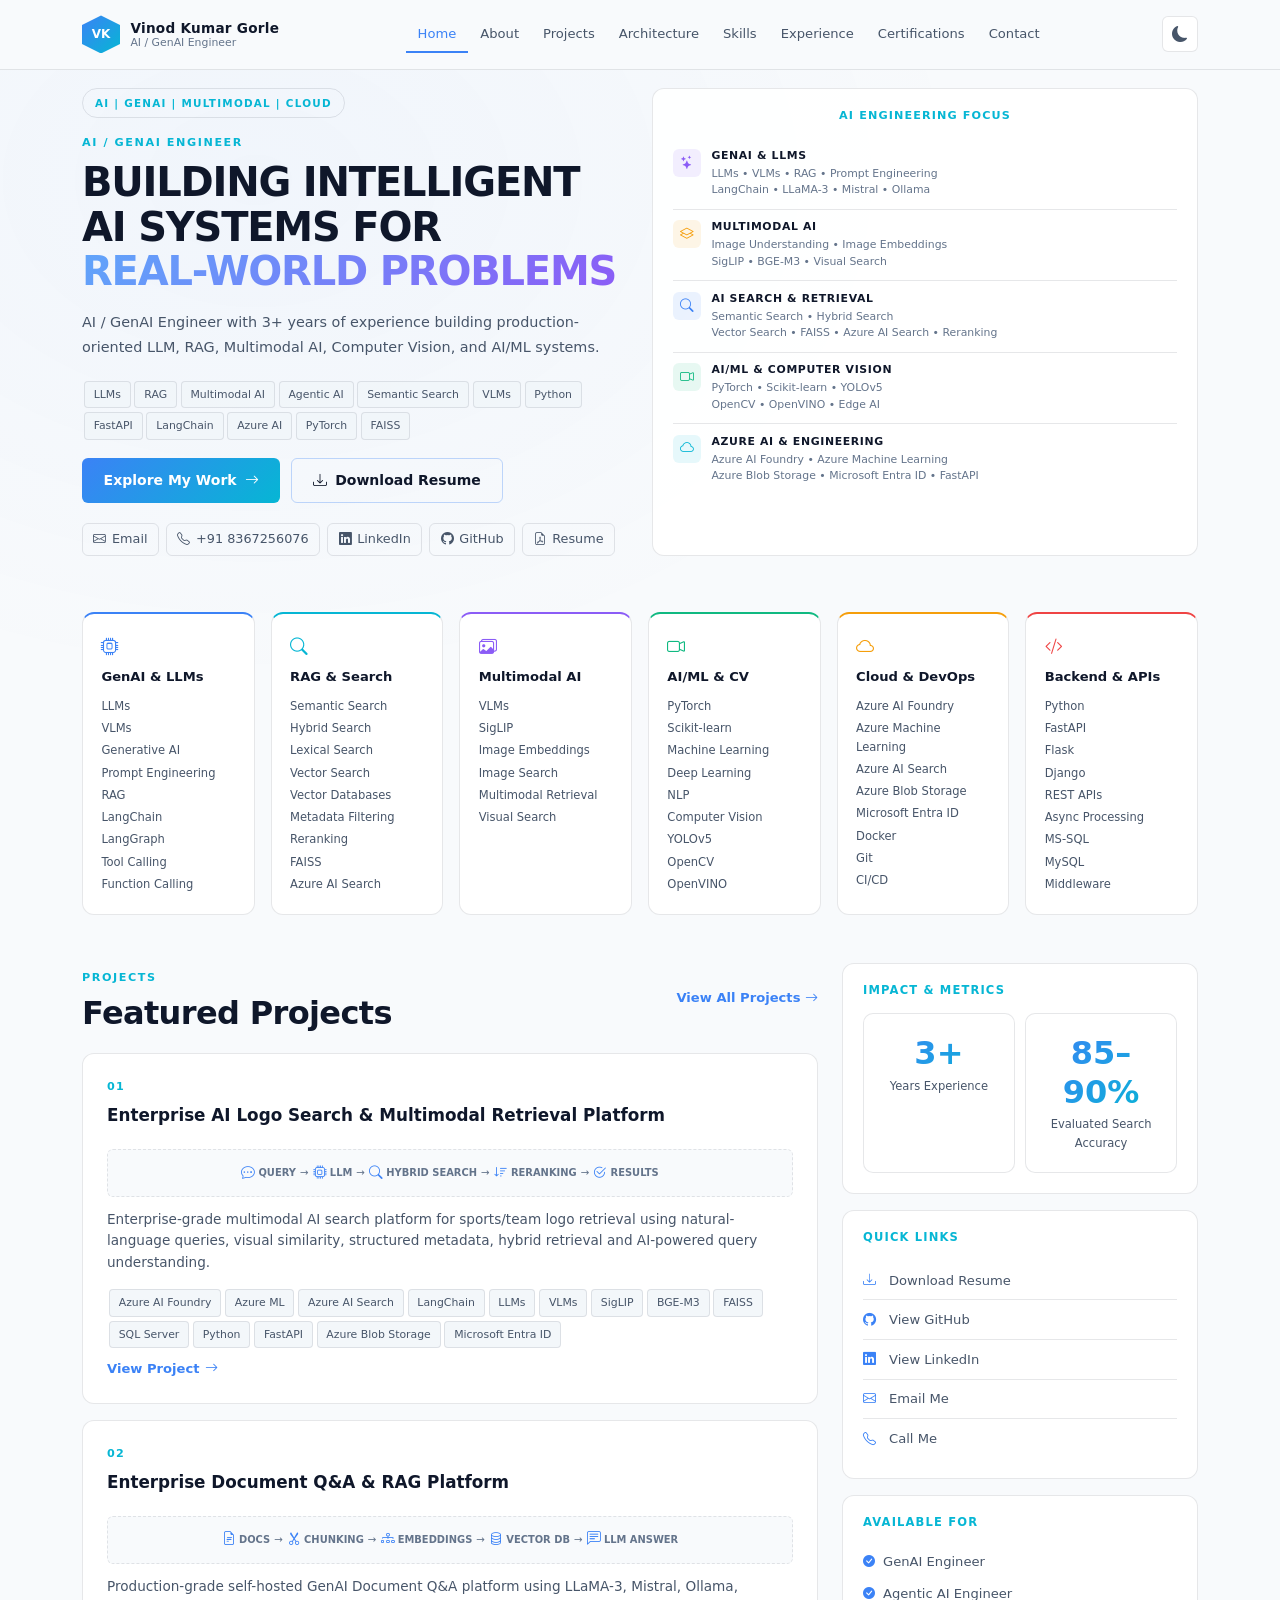
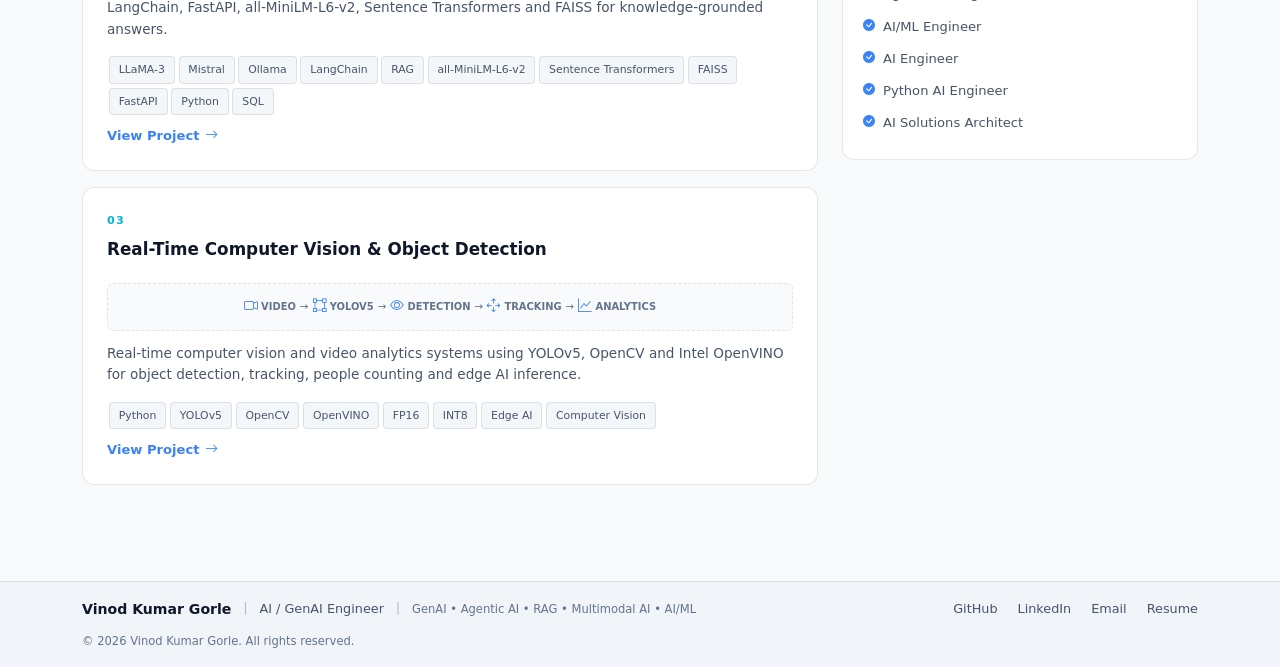
==== commit da1c70d7: "Update the Architecture page and projects flow" ====
--- a/index.html
+++ b/index.html
@@ -1,5 +1,5 @@
 <!DOCTYPE html>
-<html lang="en" data-theme="dark">
+<html lang="en" data-theme="light">
 <head>
   <meta charset="UTF-8">
   <meta name="viewport" content="width=device-width, initial-scale=1.0">
@@ -40,19 +40,19 @@
           <li class="nav-item"><a class="nav-link" href="certifications.html">Certifications</a></li>
           <li class="nav-item"><a class="nav-link" href="contact.html">Contact</a></li>
         </ul>
-        <button class="theme-toggle-btn" id="themeToggle" type="button" aria-label="Switch to light mode" title="Light mode">
-          <i class="bi bi-sun-fill"></i>
+        <button class="theme-toggle-btn" id="themeToggle" type="button" aria-label="Switch to dark mode" title="Dark mode">
+          <i class="bi bi-moon-fill"></i>
         </button>
       </div>
     </div>
   </nav>
 
-  <!-- Hero: 3-column dashboard layout -->
+  <!-- Hero: 2-column layout -->
   <section class="hero-section">
     <div class="container">
-      <div class="row g-3 g-lg-4">
+      <div class="row g-3 g-lg-4 align-items-stretch">
         <!-- Left: Introduction -->
-        <div class="col-lg-4 fade-in">
+        <div class="col-lg-6 fade-in">
           <span class="hero-pill">AI | GENAI | MULTIMODAL | CLOUD</span>
           <span class="hero-badge">AI / GENAI ENGINEER</span>
           <h1 class="hero-title">BUILDING INTELLIGENT<br>AI SYSTEMS FOR<br><span class="gradient-text">REAL-WORLD PROBLEMS</span></h1>
@@ -73,82 +73,43 @@
           </div>
         </div>
 
-        <!-- Center: AI System Architecture -->
-        <div class="col-lg-4 fade-in">
-          <div class="architecture-panel">
-            <h3>AI System Architecture</h3>
-            <div class="architecture-flow">
-              <div class="architecture-node pulse"><i class="bi bi-person"></i> USER QUERY</div>
-              <div class="architecture-arrow"><i class="bi bi-arrow-down"></i></div>
-              <div class="architecture-node node-purple"><i class="bi bi-cpu"></i> QUERY UNDERSTANDING (LLM)</div>
-              <div class="architecture-arrow"><i class="bi bi-arrow-down"></i></div>
-              <div class="architecture-branches">
-                <div class="branch-col">
-                  <div class="architecture-node node-green"><i class="bi bi-search"></i> LEXICAL SEARCH</div>
-                  <div class="architecture-arrow"><i class="bi bi-arrow-down"></i></div>
-                </div>
-                <div class="branch-col">
-                  <div class="architecture-node node-blue"><i class="bi bi-diagram-3"></i> SEMANTIC SEARCH</div>
-                  <div class="architecture-arrow"><i class="bi bi-arrow-down"></i></div>
-                </div>
-                <div class="branch-col">
-                  <div class="architecture-node node-orange"><i class="bi bi-image"></i> VISUAL SEARCH</div>
-                  <div class="architecture-arrow"><i class="bi bi-arrow-down"></i></div>
-                </div>
-              </div>
-              <div class="architecture-merge">
-                <div class="architecture-merge-line"></div>
-                <div class="architecture-arrow"><i class="bi bi-arrow-down"></i></div>
-              </div>
-              <div class="architecture-row-split">
-                <div class="architecture-node node-cyan">HYBRID RETRIEVAL (FAISS)</div>
-                <div class="architecture-node">METADATA FILTER (SQL)</div>
-              </div>
-              <div class="architecture-arrow"><i class="bi bi-arrow-down"></i></div>
-              <div class="architecture-node node-red"><i class="bi bi-sort-down"></i> RERANKING</div>
-              <div class="architecture-arrow"><i class="bi bi-arrow-down"></i></div>
-              <div class="architecture-node node-blue pulse"><i class="bi bi-check2-circle"></i> RELEVANT RESULTS</div>
-            </div>
-          </div>
-        </div>
-
-        <!-- Right: I Build With -->
-        <div class="col-lg-4 fade-in">
-          <div class="architecture-panel build-with-panel">
-            <h3>I Build With</h3>
-            <div class="build-with-item">
-              <span class="build-with-icon"><i class="bi bi-cpu"></i></span>
-              <div>
-                <h4>LLMs &amp; VLMs</h4>
-                <p>LLaMA-3, Mistral, Qwen-VL, LLaVA</p>
-              </div>
-            </div>
-            <div class="build-with-item">
-              <span class="build-with-icon"><i class="bi bi-database"></i></span>
-              <div>
-                <h4>RAG &amp; Retrieval</h4>
-                <p>LangChain, FAISS, BGE-M3, Azure AI Search</p>
-              </div>
-            </div>
-            <div class="build-with-item">
-              <span class="build-with-icon"><i class="bi bi-images"></i></span>
+        <!-- Right: AI Engineering Focus -->
+        <div class="col-lg-6 fade-in">
+          <div class="architecture-panel build-with-panel hero-focus-panel">
+            <h3>AI Engineering Focus</h3>
+            <div class="build-with-item">
+              <span class="build-with-icon" style="background:rgba(139,92,246,0.1);color:#8b5cf6;" aria-hidden="true"><i class="bi bi-stars"></i></span>
+              <div>
+                <h4>GenAI &amp; LLMs</h4>
+                <p>LLMs • VLMs • RAG • Prompt Engineering<br>LangChain • LLaMA-3 • Mistral • Ollama</p>
+              </div>
+            </div>
+            <div class="build-with-item">
+              <span class="build-with-icon" style="background:rgba(245,158,11,0.1);color:#f59e0b;" aria-hidden="true"><i class="bi bi-layers"></i></span>
               <div>
                 <h4>Multimodal AI</h4>
-                <p>SigLIP, VLMs, Image Embeddings, Visual Search</p>
-              </div>
-            </div>
-            <div class="build-with-item">
-              <span class="build-with-icon"><i class="bi bi-camera-video"></i></span>
-              <div>
-                <h4>AI/ML &amp; CV</h4>
-                <p>PyTorch, Scikit-learn, YOLOv5, OpenCV, OpenVINO</p>
-              </div>
-            </div>
-            <div class="build-with-item">
-              <span class="build-with-icon"><i class="bi bi-cloud"></i></span>
-              <div>
-                <h4>Cloud &amp; Deployment</h4>
-                <p>Azure AI Foundry, Azure ML, Azure Blob, Entra ID, Docker, FastAPI</p>
+                <p>Image Understanding • Image Embeddings<br>SigLIP • BGE-M3 • Visual Search</p>
+              </div>
+            </div>
+            <div class="build-with-item">
+              <span class="build-with-icon" style="background:rgba(59,130,246,0.1);color:#3b82f6;" aria-hidden="true"><i class="bi bi-search"></i></span>
+              <div>
+                <h4>AI Search &amp; Retrieval</h4>
+                <p>Semantic Search • Hybrid Search<br>Vector Search • FAISS • Azure AI Search • Reranking</p>
+              </div>
+            </div>
+            <div class="build-with-item">
+              <span class="build-with-icon" style="background:rgba(16,185,129,0.1);color:#10b981;" aria-hidden="true"><i class="bi bi-camera-video"></i></span>
+              <div>
+                <h4>AI/ML &amp; Computer Vision</h4>
+                <p>PyTorch • Scikit-learn • YOLOv5<br>OpenCV • OpenVINO • Edge AI</p>
+              </div>
+            </div>
+            <div class="build-with-item">
+              <span class="build-with-icon" style="background:rgba(6,182,212,0.1);color:#06b6d4;" aria-hidden="true"><i class="bi bi-cloud"></i></span>
+              <div>
+                <h4>Azure AI &amp; Engineering</h4>
+                <p>Azure AI Foundry • Azure Machine Learning<br>Azure Blob Storage • Microsoft Entra ID • FastAPI</p>
               </div>
             </div>
           </div>
@@ -287,7 +248,7 @@
         <div class="col-lg-4">
           <div class="sidebar-panel fade-in">
             <h3>Impact &amp; Metrics</h3>
-            <div class="metrics-grid">
+            <div class="metrics-grid metrics-grid-2">
               <div class="metric-card">
                 <div class="metric-value">3+</div>
                 <div class="metric-label">Years Experience</div>
@@ -295,10 +256,6 @@
               <div class="metric-card">
                 <div class="metric-value">85–90%</div>
                 <div class="metric-label">Evaluated Search Accuracy</div>
-              </div>
-              <div class="metric-card">
-                <div class="metric-value">300+</div>
-                <div class="metric-label">Logos Processed</div>
               </div>
             </div>
           </div>
@@ -330,16 +287,22 @@
 
   <footer class="site-footer">
     <div class="container">
-      <div class="footer-name">Vinod Kumar Gorle</div>
-      <div class="footer-role">AI / GenAI Engineer</div>
-      <div class="footer-tags">GenAI • Agentic AI • RAG • Multimodal AI • AI/ML</div>
-      <div class="footer-links">
-        <a href="https://github.com/VinodkumarGorle" target="_blank" rel="noopener noreferrer">GitHub</a>
-        <a href="https://linkedin.com/in/vinodkumargorle8367" target="_blank" rel="noopener noreferrer">LinkedIn</a>
-        <a href="mailto:vinodkumargorle5@gmail.com">Email</a>
-        <a href="assets/resume/Vinod_Kumar_Gorle_Resume.pdf" target="_blank" rel="noopener noreferrer">Resume</a>
-      </div>
-      <div class="copyright">© <span id="currentYear">2026</span> Vinod Kumar Gorle. All rights reserved.</div>
+      <div class="footer-inner">
+        <div class="footer-brand-block">
+          <span class="footer-name">Vinod Kumar Gorle</span>
+          <span class="footer-sep" aria-hidden="true">|</span>
+          <span class="footer-role">AI / GenAI Engineer</span>
+          <span class="footer-sep" aria-hidden="true">|</span>
+          <span class="footer-tags-inline">GenAI • Agentic AI • RAG • Multimodal AI • AI/ML</span>
+        </div>
+        <div class="footer-links">
+          <a href="https://github.com/VinodkumarGorle" target="_blank" rel="noopener noreferrer">GitHub</a>
+          <a href="https://linkedin.com/in/vinodkumargorle8367" target="_blank" rel="noopener noreferrer">LinkedIn</a>
+          <a href="mailto:vinodkumargorle5@gmail.com">Email</a>
+          <a href="assets/resume/Vinod_Kumar_Gorle_Resume.pdf" target="_blank" rel="noopener noreferrer">Resume</a>
+        </div>
+        <div class="copyright">© <span id="currentYear">2026</span> Vinod Kumar Gorle. All rights reserved.</div>
+      </div>
     </div>
   </footer>
 
--- a/assets/css/style.css
+++ b/assets/css/style.css
@@ -518,8 +518,275 @@
 }
 .architecture-row-split .architecture-node { flex: 1; min-width: 120px; max-width: 155px; font-size: 0.58rem; }
 
+/* Architecture page — major sections */
+.arch-page-layout {
+  display: flex;
+  flex-direction: column;
+  gap: 2rem;
+}
+.arch-major-section {
+  background: var(--bg-card);
+  border: 1px solid var(--border-color);
+  border-radius: var(--radius-lg);
+  padding: 1.5rem;
+}
+.arch-section-num {
+  font-size: 0.7rem;
+  font-weight: 700;
+  letter-spacing: 0.12em;
+  color: var(--accent-secondary);
+}
+.arch-section-title {
+  font-size: clamp(1rem, 2vw, 1.15rem);
+  font-weight: 700;
+  margin: 0.35rem 0 0.5rem;
+  letter-spacing: 0.02em;
+  line-height: 1.3;
+}
+.arch-section-desc {
+  font-size: 0.88rem;
+  color: var(--text-secondary);
+  margin-bottom: 1rem;
+  line-height: 1.65;
+  max-width: 900px;
+}
+.arch-tech-badges {
+  display: flex;
+  flex-wrap: wrap;
+  gap: 0.4rem;
+  margin-bottom: 1.25rem;
+}
+.arch-pipeline-zone {
+  border: 1px solid var(--border-color);
+  border-radius: var(--radius-md);
+  padding: 1rem;
+  margin-bottom: 1rem;
+}
+.arch-pipeline-zone.zone-offline {
+  background: rgba(59, 130, 246, 0.04);
+  border-color: rgba(59, 130, 246, 0.22);
+}
+.arch-pipeline-zone.zone-online {
+  background: rgba(139, 92, 246, 0.04);
+  border-color: rgba(139, 92, 246, 0.22);
+}
+.arch-pipeline-header {
+  font-size: 0.68rem;
+  font-weight: 700;
+  letter-spacing: 0.1em;
+  text-transform: uppercase;
+  color: var(--accent-secondary);
+  margin-bottom: 0.75rem;
+  display: flex;
+  align-items: center;
+  gap: 0.5rem;
+}
+.arch-pipeline-header i { opacity: 0.8; }
+.arch-pipeline-divider {
+  display: flex;
+  align-items: center;
+  gap: 0.75rem;
+  margin: 1.25rem 0;
+  color: var(--text-muted);
+  font-size: 0.68rem;
+  font-weight: 600;
+  letter-spacing: 0.08em;
+  text-transform: uppercase;
+}
+.arch-pipeline-divider::before,
+.arch-pipeline-divider::after {
+  content: '';
+  flex: 1;
+  height: 1px;
+  background: var(--border-color);
+}
+.arch-pipelines-row {
+  display: grid;
+  grid-template-columns: 1fr 1fr;
+  gap: 1rem;
+}
+.arch-support-grid {
+  display: grid;
+  grid-template-columns: repeat(auto-fit, minmax(150px, 1fr));
+  gap: 0.65rem;
+  margin: 0.75rem 0 1rem;
+}
+.arch-support-card {
+  background: var(--bg-secondary);
+  border: 1px solid var(--border-color);
+  border-radius: var(--radius-sm);
+  padding: 0.65rem 0.75rem;
+}
+.arch-support-card h4 {
+  font-size: 0.65rem;
+  font-weight: 700;
+  letter-spacing: 0.06em;
+  text-transform: uppercase;
+  color: var(--accent-primary);
+  margin-bottom: 0.4rem;
+}
+.arch-support-card ul {
+  list-style: none;
+  padding: 0;
+  margin: 0;
+}
+.arch-support-card li {
+  padding: 0.12rem 0;
+  font-size: 0.7rem;
+  color: var(--text-secondary);
+}
+.arch-label-tags {
+  display: flex;
+  flex-wrap: wrap;
+  gap: 0.35rem;
+  justify-content: center;
+  margin: 0.5rem 0 0.75rem;
+}
+.arch-label-tag {
+  font-size: 0.62rem;
+  font-weight: 600;
+  letter-spacing: 0.04em;
+  text-transform: uppercase;
+  color: var(--text-muted);
+  padding: 0.2rem 0.5rem;
+  border: 1px dashed var(--border-color);
+  border-radius: var(--radius-sm);
+}
+.arch-summary-banner {
+  display: flex;
+  flex-wrap: wrap;
+  align-items: center;
+  justify-content: center;
+  gap: 0.35rem 0.45rem;
+  padding: 1rem 0.75rem;
+  margin-top: 1rem;
+  background: linear-gradient(135deg, rgba(59, 130, 246, 0.08), rgba(139, 92, 246, 0.08));
+  border: 1px solid var(--border-accent);
+  border-radius: var(--radius-md);
+}
+.arch-summary-banner .summary-node {
+  padding: 0.35rem 0.55rem;
+  background: var(--bg-card);
+  border: 1px solid var(--border-accent);
+  border-radius: var(--radius-sm);
+  font-size: 0.62rem;
+  font-weight: 600;
+  letter-spacing: 0.04em;
+  text-transform: uppercase;
+  text-align: center;
+  line-height: 1.3;
+}
+.arch-summary-banner .summary-arrow {
+  color: var(--text-muted);
+  font-size: 0.7rem;
+  flex-shrink: 0;
+}
+.arch-summary-banner.summary-emphasis {
+  border-width: 2px;
+  border-color: rgba(59, 130, 246, 0.45);
+  padding: 1.15rem 0.75rem;
+}
+.arch-security-strip {
+  display: flex;
+  flex-wrap: wrap;
+  align-items: center;
+  justify-content: center;
+  gap: 0.35rem 0.45rem;
+  padding: 0.75rem 1rem;
+  margin: 1rem 0;
+  background: rgba(239, 68, 68, 0.05);
+  border: 1px solid rgba(239, 68, 68, 0.25);
+  border-radius: var(--radius-md);
+}
+.arch-security-strip .sec-node {
+  font-size: 0.62rem;
+  font-weight: 600;
+  letter-spacing: 0.05em;
+  text-transform: uppercase;
+  color: var(--text-primary);
+}
+.arch-security-strip .sec-arrow { color: var(--text-muted); font-size: 0.65rem; }
+.arch-security-strip .sec-icon { color: rgba(239, 68, 68, 0.85); font-size: 0.85rem; }
+.arch-model-groups {
+  display: grid;
+  grid-template-columns: repeat(auto-fit, minmax(220px, 1fr));
+  gap: 1rem;
+}
+.arch-model-group {
+  background: var(--bg-card);
+  border: 1px solid var(--border-color);
+  border-radius: var(--radius-md);
+  padding: 1rem;
+}
+.arch-model-group h4 {
+  font-size: 0.68rem;
+  font-weight: 700;
+  letter-spacing: 0.08em;
+  text-transform: uppercase;
+  color: var(--accent-secondary);
+  margin-bottom: 0.5rem;
+}
+.arch-major-section .architecture-node {
+  max-width: 300px;
+  transition: border-color var(--transition), box-shadow var(--transition);
+}
+.arch-major-section .architecture-branches .branch-col {
+  min-width: 90px;
+  max-width: 130px;
+}
+.arch-major-section .architecture-branches.branches-3 .branch-col {
+  min-width: 80px;
+  max-width: 115px;
+}
+.architecture-node:hover,
+.architecture-node:focus-visible {
+  border-color: var(--accent-primary);
+  box-shadow: 0 0 8px var(--glow-primary);
+  outline: none;
+}
+.arch-subsection-title {
+  font-size: 0.68rem;
+  font-weight: 700;
+  letter-spacing: 0.08em;
+  text-transform: uppercase;
+  color: var(--text-muted);
+  margin: 1rem 0 0.65rem;
+  text-align: center;
+}
+.arch-cloud-services {
+  display: grid;
+  grid-template-columns: repeat(auto-fit, minmax(200px, 1fr));
+  gap: 0.75rem;
+  margin-top: 0.75rem;
+}
+.arch-cloud-service-card {
+  background: var(--bg-secondary);
+  border: 1px solid var(--border-color);
+  border-radius: var(--radius-sm);
+  padding: 0.75rem;
+  text-align: center;
+}
+.arch-cloud-service-card h5 {
+  font-size: 0.65rem;
+  font-weight: 700;
+  letter-spacing: 0.06em;
+  text-transform: uppercase;
+  color: var(--accent-cyan, #06b6d4);
+  margin-bottom: 0.4rem;
+}
+.arch-cloud-service-card p {
+  font-size: 0.68rem;
+  color: var(--text-secondary);
+  margin: 0;
+  line-height: 1.5;
+}
+@media (prefers-reduced-motion: reduce) {
+  .architecture-node.pulse { animation: none; }
+}
+
 /* Build With */
 .build-with-panel { margin-top: 0; }
+.hero-focus-panel { height: 100%; }
 .build-with-item {
   display: flex;
   gap: 0.65rem;
@@ -616,6 +883,9 @@
   display: grid;
   grid-template-columns: 1fr 1fr;
   gap: 0.65rem;
+}
+.metrics-grid-2 {
+  grid-template-columns: 1fr 1fr;
 }
 .quick-link-item {
   display: flex;
@@ -714,23 +984,63 @@
 
 .site-footer {
   border-top: 1px solid var(--border-color);
-  padding: 2.5rem 0 1.5rem;
+  padding: 1rem 0;
   margin-top: 3rem;
   background: var(--bg-secondary);
-  text-align: center;
-}
-.site-footer .footer-name { font-weight: 700; font-size: 0.95rem; }
-.site-footer .footer-role { font-size: 0.8rem; color: var(--text-secondary); }
-.site-footer .footer-tags { font-size: 0.75rem; color: var(--text-muted); margin: 0.5rem 0 1rem; }
+}
+.site-footer .footer-inner {
+  display: flex;
+  flex-wrap: wrap;
+  align-items: center;
+  justify-content: space-between;
+  gap: 0.75rem 1.5rem;
+}
+.site-footer .footer-brand-block {
+  display: flex;
+  flex-wrap: wrap;
+  align-items: center;
+  gap: 0.5rem 0.75rem;
+  flex: 1 1 auto;
+  min-width: 0;
+}
+.site-footer .footer-name { font-weight: 700; font-size: 0.88rem; white-space: nowrap; }
+.site-footer .footer-role { font-size: 0.8rem; color: var(--text-secondary); white-space: nowrap; }
+.site-footer .footer-sep { color: var(--text-muted); font-size: 0.75rem; opacity: 0.5; }
+.site-footer .footer-tags-inline {
+  font-size: 0.72rem;
+  color: var(--text-muted);
+  white-space: nowrap;
+}
 .site-footer .footer-links {
   display: flex;
   flex-wrap: wrap;
-  justify-content: center;
-  gap: 1rem;
-  margin-bottom: 1rem;
-}
-.site-footer .footer-links a { font-size: 0.8rem; color: var(--text-secondary); }
-.site-footer .copyright { font-size: 0.75rem; color: var(--text-muted); }
+  align-items: center;
+  gap: 0.75rem 1.25rem;
+  flex: 0 1 auto;
+}
+.site-footer .footer-links a {
+  font-size: 0.8rem;
+  color: var(--text-secondary);
+  white-space: nowrap;
+}
+.site-footer .footer-links a:hover { color: var(--accent-primary); }
+.site-footer .copyright {
+  font-size: 0.72rem;
+  color: var(--text-muted);
+  white-space: nowrap;
+  flex: 0 0 auto;
+}
+
+@media (max-width: 767.98px) {
+  .site-footer .footer-inner {
+    flex-direction: column;
+    align-items: flex-start;
+    gap: 0.65rem;
+  }
+  .site-footer .footer-brand-block { flex-direction: column; align-items: flex-start; gap: 0.25rem; }
+  .site-footer .footer-sep { display: none; }
+  .site-footer .footer-tags-inline { white-space: normal; }
+}
 
 .fade-in {
   opacity: 0;
@@ -765,6 +1075,8 @@
 @media (max-width: 991.98px) {
   .hero-section { padding: 5rem 0 2rem; }
   .architecture-branches .branch-col { min-width: 70px; max-width: 100px; }
+  .arch-pipelines-row { grid-template-columns: 1fr; }
+  .arch-major-section .architecture-branches.branches-3 .branch-col { max-width: 130px; }
 }
 
 @media (max-width: 767.98px) {
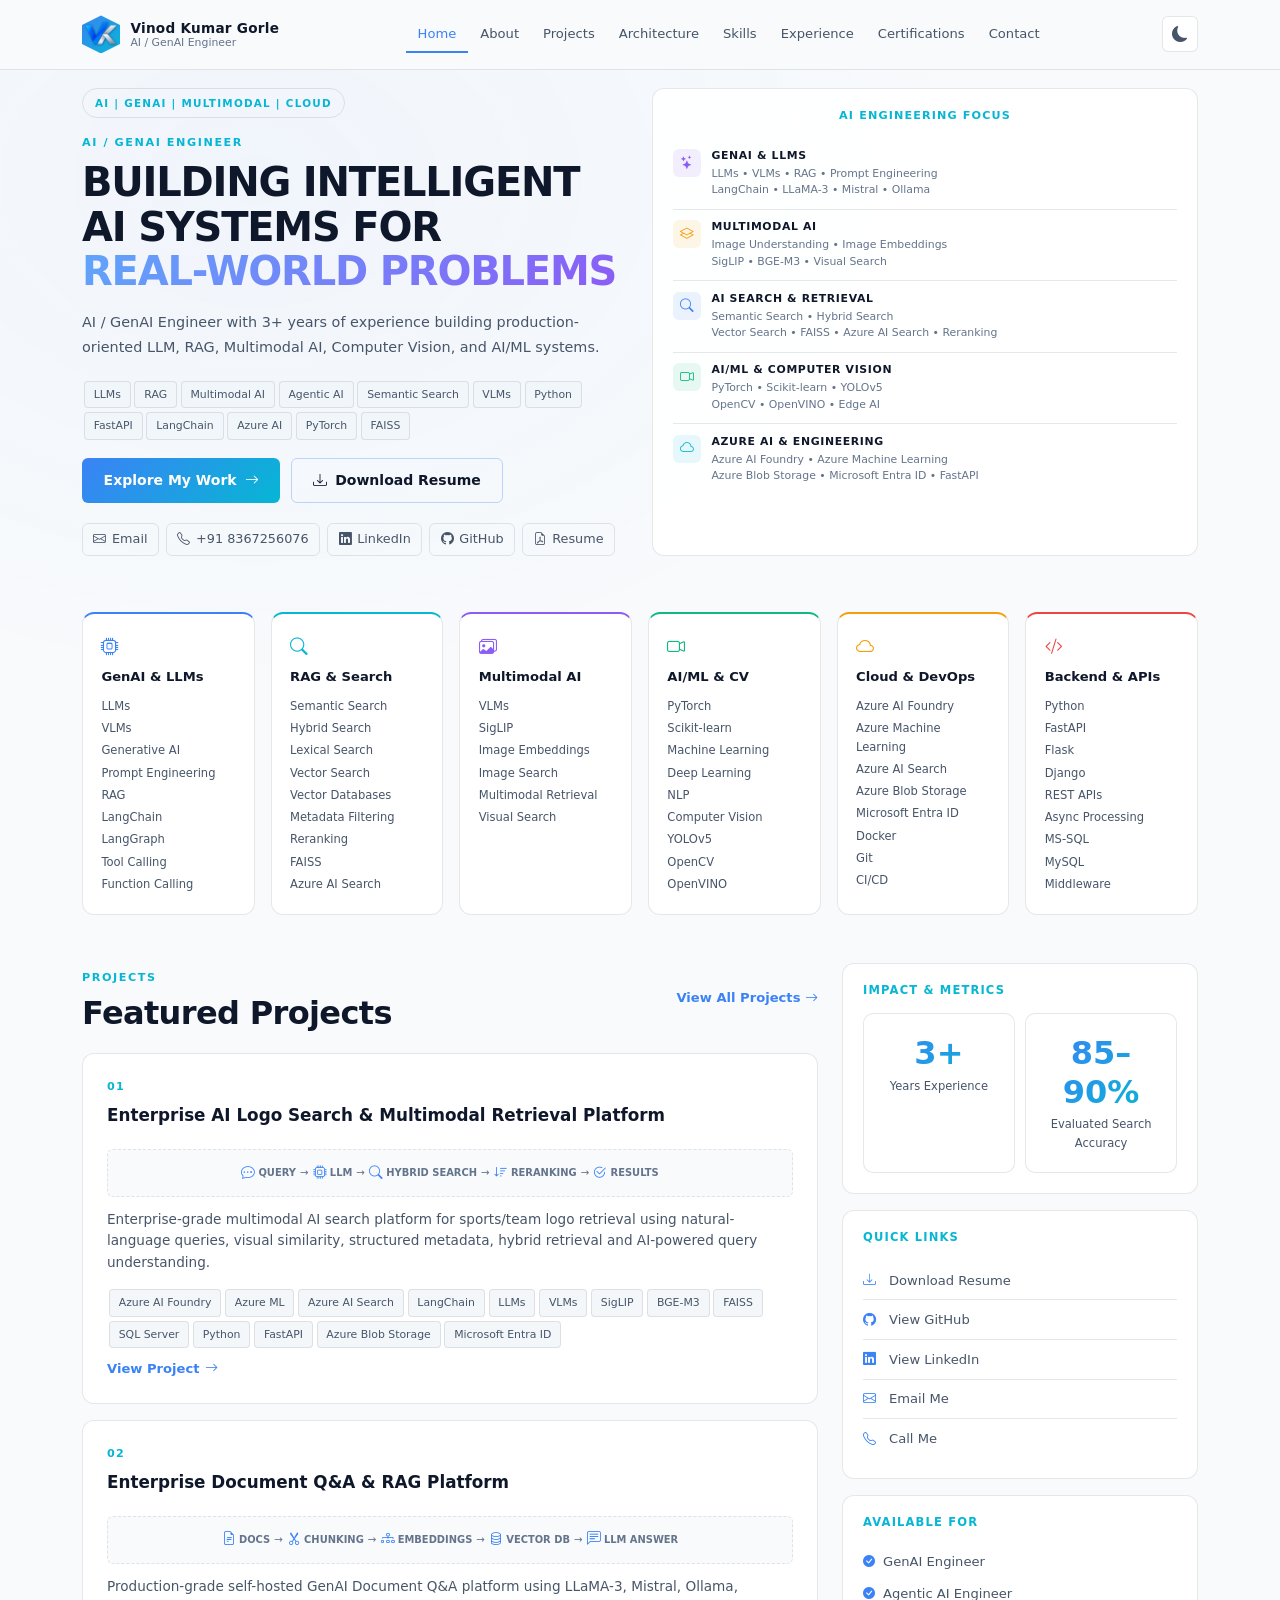
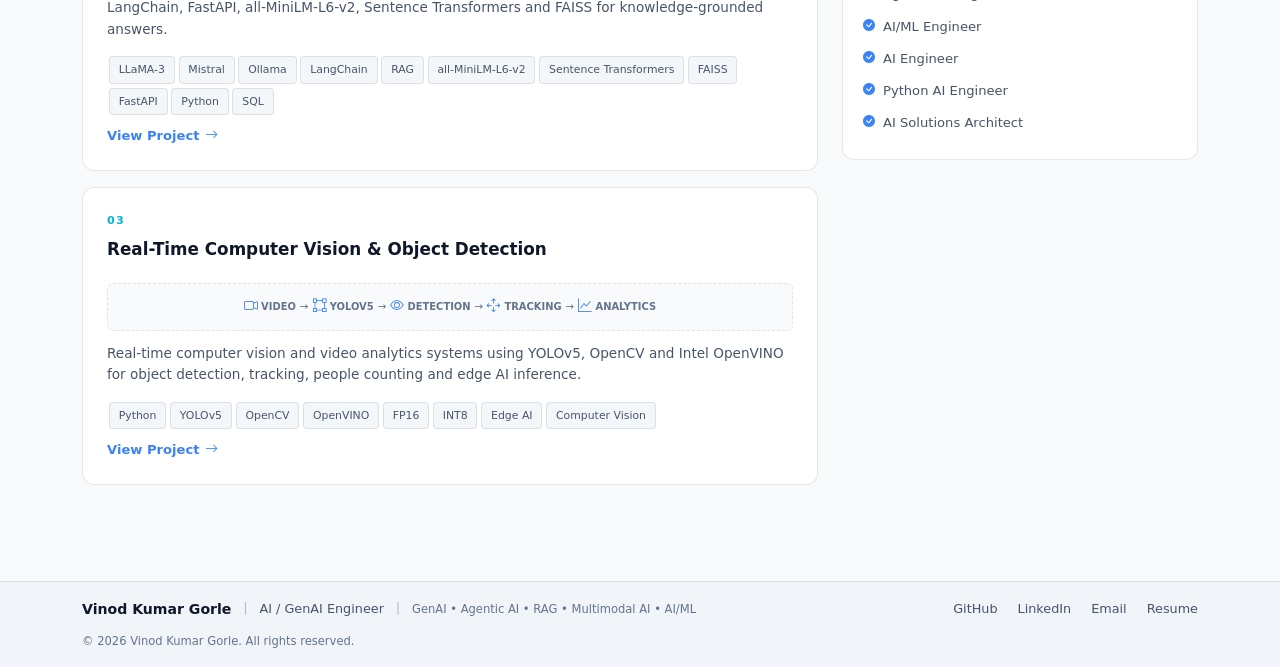
==== commit 23551631: "Update the Resume  and Models & AI Technologies in Architecture page" ====
--- a/index.html
+++ b/index.html
@@ -20,7 +20,7 @@
   <nav class="navbar navbar-expand-lg navbar-ai fixed-top" aria-label="Main navigation">
     <div class="container">
       <a class="navbar-brand brand-lockup" href="index.html">
-        <span class="brand-icon" aria-hidden="true">VK</span>
+        <span class="brand-icon" aria-hidden="true"><img src="assets/images/logo.png" alt="" width="38" height="38" style="object-fit:contain"></span>
         <span class="brand-text">
           <span class="brand-name">Vinod Kumar Gorle</span>
           <span class="brand-subtitle">AI / GenAI Engineer</span>
@@ -62,14 +62,14 @@
           </div>
           <div class="hero-actions">
             <a href="projects.html" class="btn-primary-ai">Explore My Work <i class="bi bi-arrow-right"></i></a>
-            <a href="assets/resume/Vinod_Kumar_Gorle_Resume.pdf" class="btn-outline-ai" target="_blank" rel="noopener noreferrer"><i class="bi bi-download"></i> Download Resume</a>
+            <a href="assets/resume/Vinod_Kumar_Gorle_AI_GenAI_Engineer_Resume.pdf" class="btn-outline-ai" target="_blank" rel="noopener noreferrer"><i class="bi bi-download"></i> Download Resume</a>
           </div>
           <div class="hero-social">
             <a href="mailto:vinodkumargorle5@gmail.com" class="social-link" aria-label="Email"><i class="bi bi-envelope"></i> Email</a>
             <a href="tel:+918367256076" class="social-link" aria-label="Phone"><i class="bi bi-telephone"></i> +91 8367256076</a>
             <a href="https://linkedin.com/in/vinodkumargorle8367" class="social-link" target="_blank" rel="noopener noreferrer" aria-label="LinkedIn"><i class="bi bi-linkedin"></i> LinkedIn</a>
             <a href="https://github.com/VinodkumarGorle" class="social-link" target="_blank" rel="noopener noreferrer" aria-label="GitHub"><i class="bi bi-github"></i> GitHub</a>
-            <a href="assets/resume/Vinod_Kumar_Gorle_Resume.pdf" class="social-link" target="_blank" rel="noopener noreferrer" aria-label="Resume"><i class="bi bi-file-earmark-pdf"></i> Resume</a>
+            <a href="assets/resume/Vinod_Kumar_Gorle_AI_GenAI_Engineer_Resume.pdf" class="social-link" target="_blank" rel="noopener noreferrer" aria-label="Resume"><i class="bi bi-file-earmark-pdf"></i> Resume</a>
           </div>
         </div>
 
@@ -262,7 +262,7 @@
 
           <div class="sidebar-panel fade-in">
             <h3>Quick Links</h3>
-            <a href="assets/resume/Vinod_Kumar_Gorle_Resume.pdf" class="quick-link-item" target="_blank" rel="noopener noreferrer"><i class="bi bi-download"></i> Download Resume</a>
+            <a href="assets/resume/Vinod_Kumar_Gorle_AI_GenAI_Engineer_Resume.pdf" class="quick-link-item" target="_blank" rel="noopener noreferrer"><i class="bi bi-download"></i> Download Resume</a>
             <a href="https://github.com/VinodkumarGorle" class="quick-link-item" target="_blank" rel="noopener noreferrer"><i class="bi bi-github"></i> View GitHub</a>
             <a href="https://linkedin.com/in/vinodkumargorle8367" class="quick-link-item" target="_blank" rel="noopener noreferrer"><i class="bi bi-linkedin"></i> View LinkedIn</a>
             <a href="mailto:vinodkumargorle5@gmail.com" class="quick-link-item"><i class="bi bi-envelope"></i> Email Me</a>
@@ -299,7 +299,7 @@
           <a href="https://github.com/VinodkumarGorle" target="_blank" rel="noopener noreferrer">GitHub</a>
           <a href="https://linkedin.com/in/vinodkumargorle8367" target="_blank" rel="noopener noreferrer">LinkedIn</a>
           <a href="mailto:vinodkumargorle5@gmail.com">Email</a>
-          <a href="assets/resume/Vinod_Kumar_Gorle_Resume.pdf" target="_blank" rel="noopener noreferrer">Resume</a>
+          <a href="assets/resume/Vinod_Kumar_Gorle_AI_GenAI_Engineer_Resume.pdf" target="_blank" rel="noopener noreferrer">Resume</a>
         </div>
         <div class="copyright">© <span id="currentYear">2026</span> Vinod Kumar Gorle. All rights reserved.</div>
       </div>
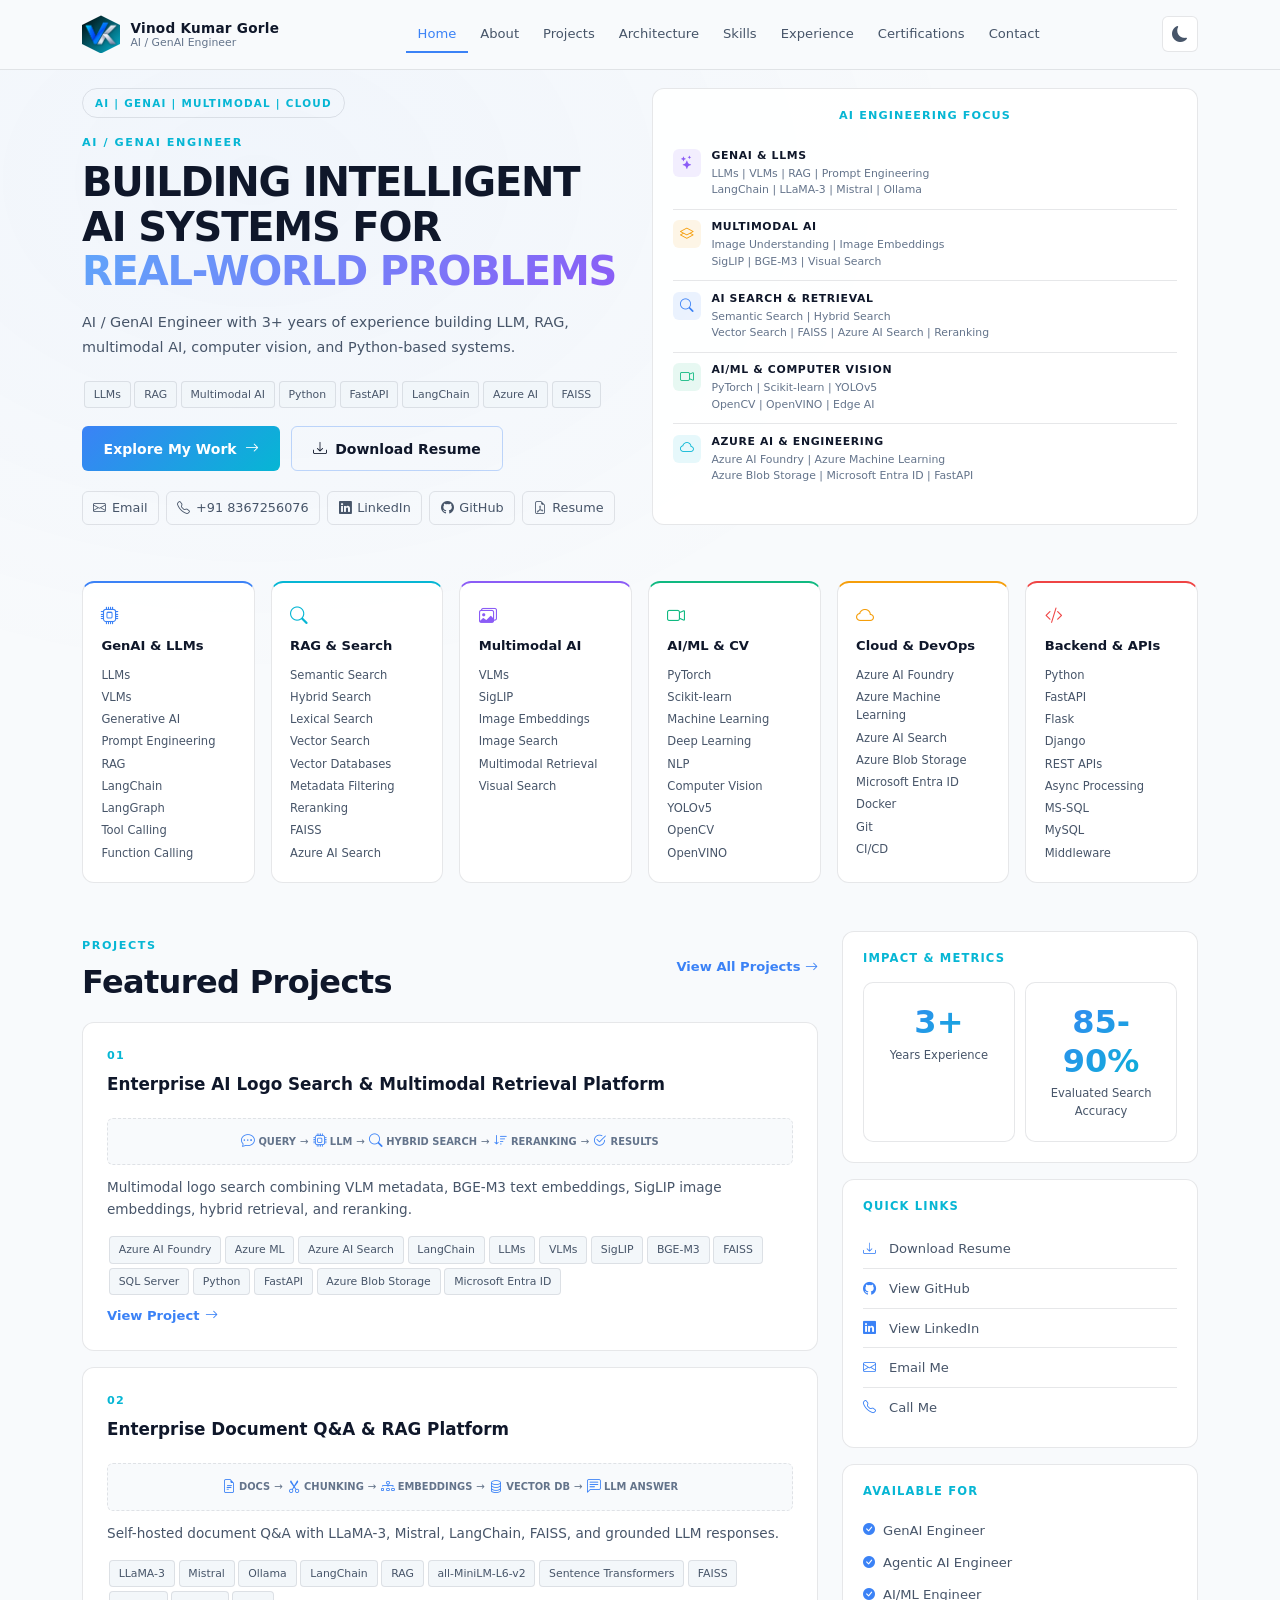
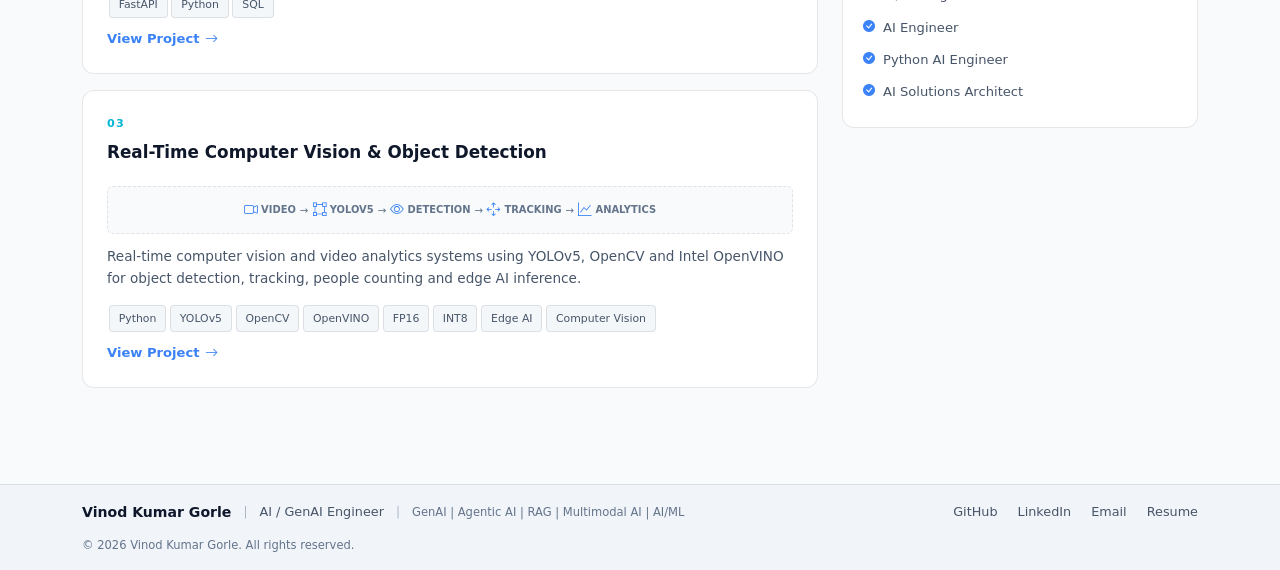
==== commit b3248106: "Fix that footer Icons" ====
--- a/index.html
+++ b/index.html
@@ -56,9 +56,9 @@
           <span class="hero-pill">AI | GENAI | MULTIMODAL | CLOUD</span>
           <span class="hero-badge">AI / GENAI ENGINEER</span>
           <h1 class="hero-title">BUILDING INTELLIGENT<br>AI SYSTEMS FOR<br><span class="gradient-text">REAL-WORLD PROBLEMS</span></h1>
-          <p class="hero-description">AI / GenAI Engineer with 3+ years of experience building production-oriented LLM, RAG, Multimodal AI, Computer Vision, and AI/ML systems.</p>
+          <p class="hero-description">AI / GenAI Engineer with 3+ years of experience building LLM, RAG, multimodal AI, computer vision, and Python-based systems.</p>
           <div class="mb-3">
-            <span class="tech-badge">LLMs</span><span class="tech-badge">RAG</span><span class="tech-badge">Multimodal AI</span><span class="tech-badge">Agentic AI</span><span class="tech-badge">Semantic Search</span><span class="tech-badge">VLMs</span><span class="tech-badge">Python</span><span class="tech-badge">FastAPI</span><span class="tech-badge">LangChain</span><span class="tech-badge">Azure AI</span><span class="tech-badge">PyTorch</span><span class="tech-badge">FAISS</span>
+            <span class="tech-badge">LLMs</span><span class="tech-badge">RAG</span><span class="tech-badge">Multimodal AI</span><span class="tech-badge">Python</span><span class="tech-badge">FastAPI</span><span class="tech-badge">LangChain</span><span class="tech-badge">Azure AI</span><span class="tech-badge">FAISS</span>
           </div>
           <div class="hero-actions">
             <a href="projects.html" class="btn-primary-ai">Explore My Work <i class="bi bi-arrow-right"></i></a>
@@ -81,35 +81,35 @@
               <span class="build-with-icon" style="background:rgba(139,92,246,0.1);color:#8b5cf6;" aria-hidden="true"><i class="bi bi-stars"></i></span>
               <div>
                 <h4>GenAI &amp; LLMs</h4>
-                <p>LLMs • VLMs • RAG • Prompt Engineering<br>LangChain • LLaMA-3 • Mistral • Ollama</p>
+                <p>LLMs | VLMs | RAG | Prompt Engineering<br>LangChain | LLaMA-3 | Mistral | Ollama</p>
               </div>
             </div>
             <div class="build-with-item">
               <span class="build-with-icon" style="background:rgba(245,158,11,0.1);color:#f59e0b;" aria-hidden="true"><i class="bi bi-layers"></i></span>
               <div>
                 <h4>Multimodal AI</h4>
-                <p>Image Understanding • Image Embeddings<br>SigLIP • BGE-M3 • Visual Search</p>
+                <p>Image Understanding | Image Embeddings<br>SigLIP | BGE-M3 | Visual Search</p>
               </div>
             </div>
             <div class="build-with-item">
               <span class="build-with-icon" style="background:rgba(59,130,246,0.1);color:#3b82f6;" aria-hidden="true"><i class="bi bi-search"></i></span>
               <div>
                 <h4>AI Search &amp; Retrieval</h4>
-                <p>Semantic Search • Hybrid Search<br>Vector Search • FAISS • Azure AI Search • Reranking</p>
+                <p>Semantic Search | Hybrid Search<br>Vector Search | FAISS | Azure AI Search | Reranking</p>
               </div>
             </div>
             <div class="build-with-item">
               <span class="build-with-icon" style="background:rgba(16,185,129,0.1);color:#10b981;" aria-hidden="true"><i class="bi bi-camera-video"></i></span>
               <div>
                 <h4>AI/ML &amp; Computer Vision</h4>
-                <p>PyTorch • Scikit-learn • YOLOv5<br>OpenCV • OpenVINO • Edge AI</p>
+                <p>PyTorch | Scikit-learn | YOLOv5<br>OpenCV | OpenVINO | Edge AI</p>
               </div>
             </div>
             <div class="build-with-item">
               <span class="build-with-icon" style="background:rgba(6,182,212,0.1);color:#06b6d4;" aria-hidden="true"><i class="bi bi-cloud"></i></span>
               <div>
                 <h4>Azure AI &amp; Engineering</h4>
-                <p>Azure AI Foundry • Azure Machine Learning<br>Azure Blob Storage • Microsoft Entra ID • FastAPI</p>
+                <p>Azure AI Foundry | Azure Machine Learning<br>Azure Blob Storage | Microsoft Entra ID | FastAPI</p>
               </div>
             </div>
           </div>
@@ -195,7 +195,7 @@
               <span class="pipeline-arrow">→</span>
               <span class="pipeline-step"><i class="bi bi-check2-circle"></i> Results</span>
             </div>
-            <p>Enterprise-grade multimodal AI search platform for sports/team logo retrieval using natural-language queries, visual similarity, structured metadata, hybrid retrieval and AI-powered query understanding.</p>
+            <p>Multimodal logo search combining VLM metadata, BGE-M3 text embeddings, SigLIP image embeddings, hybrid retrieval, and reranking.</p>
             <div class="mb-2">
               <span class="tech-badge">Azure AI Foundry</span><span class="tech-badge">Azure ML</span><span class="tech-badge">Azure AI Search</span><span class="tech-badge">LangChain</span><span class="tech-badge">LLMs</span><span class="tech-badge">VLMs</span><span class="tech-badge">SigLIP</span><span class="tech-badge">BGE-M3</span><span class="tech-badge">FAISS</span><span class="tech-badge">SQL Server</span><span class="tech-badge">Python</span><span class="tech-badge">FastAPI</span><span class="tech-badge">Azure Blob Storage</span><span class="tech-badge">Microsoft Entra ID</span>
             </div>
@@ -216,7 +216,7 @@
               <span class="pipeline-arrow">→</span>
               <span class="pipeline-step"><i class="bi bi-chat-left-text"></i> LLM Answer</span>
             </div>
-            <p>Production-grade self-hosted GenAI Document Q&amp;A platform using LLaMA-3, Mistral, Ollama, LangChain, FastAPI, all-MiniLM-L6-v2, Sentence Transformers and FAISS for knowledge-grounded answers.</p>
+            <p>Self-hosted document Q&amp;A with LLaMA-3, Mistral, LangChain, FAISS, and grounded LLM responses.</p>
             <div class="mb-2">
               <span class="tech-badge">LLaMA-3</span><span class="tech-badge">Mistral</span><span class="tech-badge">Ollama</span><span class="tech-badge">LangChain</span><span class="tech-badge">RAG</span><span class="tech-badge">all-MiniLM-L6-v2</span><span class="tech-badge">Sentence Transformers</span><span class="tech-badge">FAISS</span><span class="tech-badge">FastAPI</span><span class="tech-badge">Python</span><span class="tech-badge">SQL</span>
             </div>
@@ -254,7 +254,7 @@
                 <div class="metric-label">Years Experience</div>
               </div>
               <div class="metric-card">
-                <div class="metric-value">85–90%</div>
+                <div class="metric-value">85-90%</div>
                 <div class="metric-label">Evaluated Search Accuracy</div>
               </div>
             </div>
@@ -285,7 +285,7 @@
     </div>
   </section>
 
-  <footer class="site-footer">
+    <footer class="site-footer">
     <div class="container">
       <div class="footer-inner">
         <div class="footer-brand-block">
@@ -293,7 +293,7 @@
           <span class="footer-sep" aria-hidden="true">|</span>
           <span class="footer-role">AI / GenAI Engineer</span>
           <span class="footer-sep" aria-hidden="true">|</span>
-          <span class="footer-tags-inline">GenAI • Agentic AI • RAG • Multimodal AI • AI/ML</span>
+          <span class="footer-tags-inline">GenAI | Agentic AI | RAG | Multimodal AI | AI/ML</span>
         </div>
         <div class="footer-links">
           <a href="https://github.com/VinodkumarGorle" target="_blank" rel="noopener noreferrer">GitHub</a>
@@ -301,7 +301,7 @@
           <a href="mailto:vinodkumargorle5@gmail.com">Email</a>
           <a href="assets/resume/Vinod_Kumar_Gorle_AI_GenAI_Engineer_Resume.pdf" target="_blank" rel="noopener noreferrer">Resume</a>
         </div>
-        <div class="copyright">© <span id="currentYear">2026</span> Vinod Kumar Gorle. All rights reserved.</div>
+        <div class="copyright">&copy; <span id="currentYear">2026</span> Vinod Kumar Gorle. All rights reserved.</div>
       </div>
     </div>
   </footer>
--- a/assets/css/style.css
+++ b/assets/css/style.css
@@ -140,7 +140,7 @@
   font-size: 0.75rem;
   font-weight: 800;
   color: #fff;
-  background: linear-gradient(135deg, #3b82f6, #06b6d4);
+  background: linear-gradient(135deg, #000000, #06b6d4);
   clip-path: polygon(50% 0%, 100% 25%, 100% 75%, 50% 100%, 0% 75%, 0% 25%);
   flex-shrink: 0;
 }
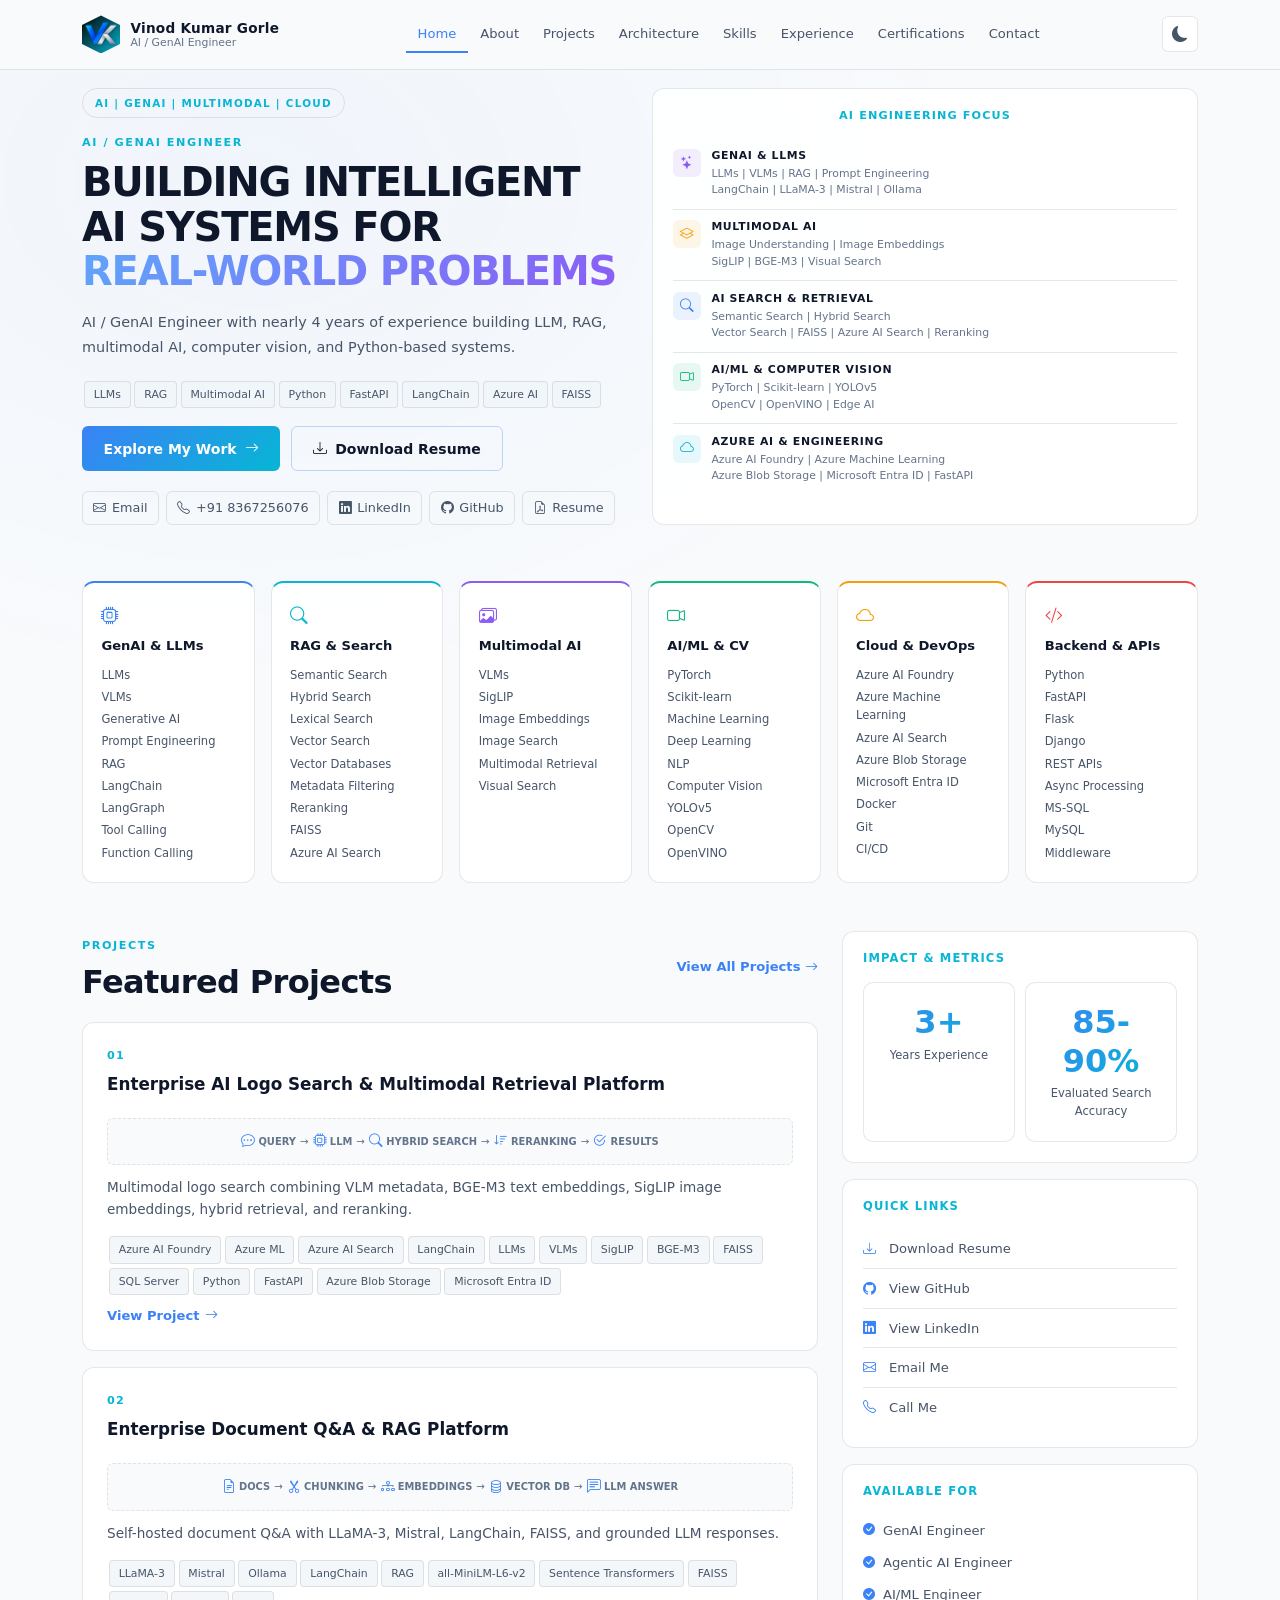
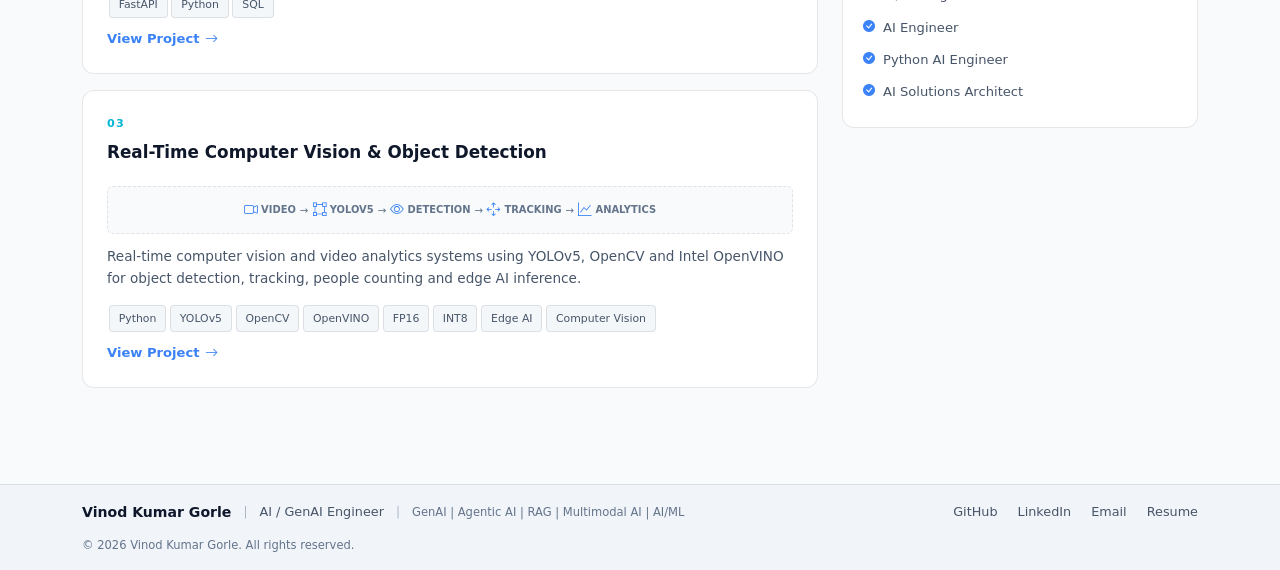
==== commit 047001f8: "Update the experience Updated experience description from 3+ years to nearly 4 years." ====
--- a/index.html
+++ b/index.html
@@ -56,20 +56,20 @@
           <span class="hero-pill">AI | GENAI | MULTIMODAL | CLOUD</span>
           <span class="hero-badge">AI / GENAI ENGINEER</span>
           <h1 class="hero-title">BUILDING INTELLIGENT<br>AI SYSTEMS FOR<br><span class="gradient-text">REAL-WORLD PROBLEMS</span></h1>
-          <p class="hero-description">AI / GenAI Engineer with 3+ years of experience building LLM, RAG, multimodal AI, computer vision, and Python-based systems.</p>
+          <p class="hero-description">AI / GenAI Engineer with nearly 4 years of experience building LLM, RAG, multimodal AI, computer vision, and Python-based systems.</p>
           <div class="mb-3">
             <span class="tech-badge">LLMs</span><span class="tech-badge">RAG</span><span class="tech-badge">Multimodal AI</span><span class="tech-badge">Python</span><span class="tech-badge">FastAPI</span><span class="tech-badge">LangChain</span><span class="tech-badge">Azure AI</span><span class="tech-badge">FAISS</span>
           </div>
           <div class="hero-actions">
             <a href="projects.html" class="btn-primary-ai">Explore My Work <i class="bi bi-arrow-right"></i></a>
-            <a href="assets/resume/Vinod_Kumar_Gorle_AI_GenAI_Engineer_Resume.pdf" class="btn-outline-ai" target="_blank" rel="noopener noreferrer"><i class="bi bi-download"></i> Download Resume</a>
+            <a href="assets/resume/Vinod_Kumar_Gorle_AI_GenAI_Resume.pdf" class="btn-outline-ai" target="_blank" rel="noopener noreferrer"><i class="bi bi-download"></i> Download Resume</a>
           </div>
           <div class="hero-social">
             <a href="mailto:vinodkumargorle5@gmail.com" class="social-link" aria-label="Email"><i class="bi bi-envelope"></i> Email</a>
             <a href="tel:+918367256076" class="social-link" aria-label="Phone"><i class="bi bi-telephone"></i> +91 8367256076</a>
             <a href="https://linkedin.com/in/vinodkumargorle8367" class="social-link" target="_blank" rel="noopener noreferrer" aria-label="LinkedIn"><i class="bi bi-linkedin"></i> LinkedIn</a>
             <a href="https://github.com/VinodkumarGorle" class="social-link" target="_blank" rel="noopener noreferrer" aria-label="GitHub"><i class="bi bi-github"></i> GitHub</a>
-            <a href="assets/resume/Vinod_Kumar_Gorle_AI_GenAI_Engineer_Resume.pdf" class="social-link" target="_blank" rel="noopener noreferrer" aria-label="Resume"><i class="bi bi-file-earmark-pdf"></i> Resume</a>
+            <a href="assets/resume/Vinod_Kumar_Gorle_AI_GenAI_Resume.pdf" class="social-link" target="_blank" rel="noopener noreferrer" aria-label="Resume"><i class="bi bi-file-earmark-pdf"></i> Resume</a>
           </div>
         </div>
 
@@ -262,7 +262,7 @@
 
           <div class="sidebar-panel fade-in">
             <h3>Quick Links</h3>
-            <a href="assets/resume/Vinod_Kumar_Gorle_AI_GenAI_Engineer_Resume.pdf" class="quick-link-item" target="_blank" rel="noopener noreferrer"><i class="bi bi-download"></i> Download Resume</a>
+            <a href="assets/resume/Vinod_Kumar_Gorle_AI_GenAI_Resume.pdf" class="quick-link-item" target="_blank" rel="noopener noreferrer"><i class="bi bi-download"></i> Download Resume</a>
             <a href="https://github.com/VinodkumarGorle" class="quick-link-item" target="_blank" rel="noopener noreferrer"><i class="bi bi-github"></i> View GitHub</a>
             <a href="https://linkedin.com/in/vinodkumargorle8367" class="quick-link-item" target="_blank" rel="noopener noreferrer"><i class="bi bi-linkedin"></i> View LinkedIn</a>
             <a href="mailto:vinodkumargorle5@gmail.com" class="quick-link-item"><i class="bi bi-envelope"></i> Email Me</a>
@@ -299,7 +299,7 @@
           <a href="https://github.com/VinodkumarGorle" target="_blank" rel="noopener noreferrer">GitHub</a>
           <a href="https://linkedin.com/in/vinodkumargorle8367" target="_blank" rel="noopener noreferrer">LinkedIn</a>
           <a href="mailto:vinodkumargorle5@gmail.com">Email</a>
-          <a href="assets/resume/Vinod_Kumar_Gorle_AI_GenAI_Engineer_Resume.pdf" target="_blank" rel="noopener noreferrer">Resume</a>
+          <a href="assets/resume/Vinod_Kumar_Gorle_AI_GenAI_Resume.pdf" target="_blank" rel="noopener noreferrer">Resume</a>
         </div>
         <div class="copyright">&copy; <span id="currentYear">2026</span> Vinod Kumar Gorle. All rights reserved.</div>
       </div>
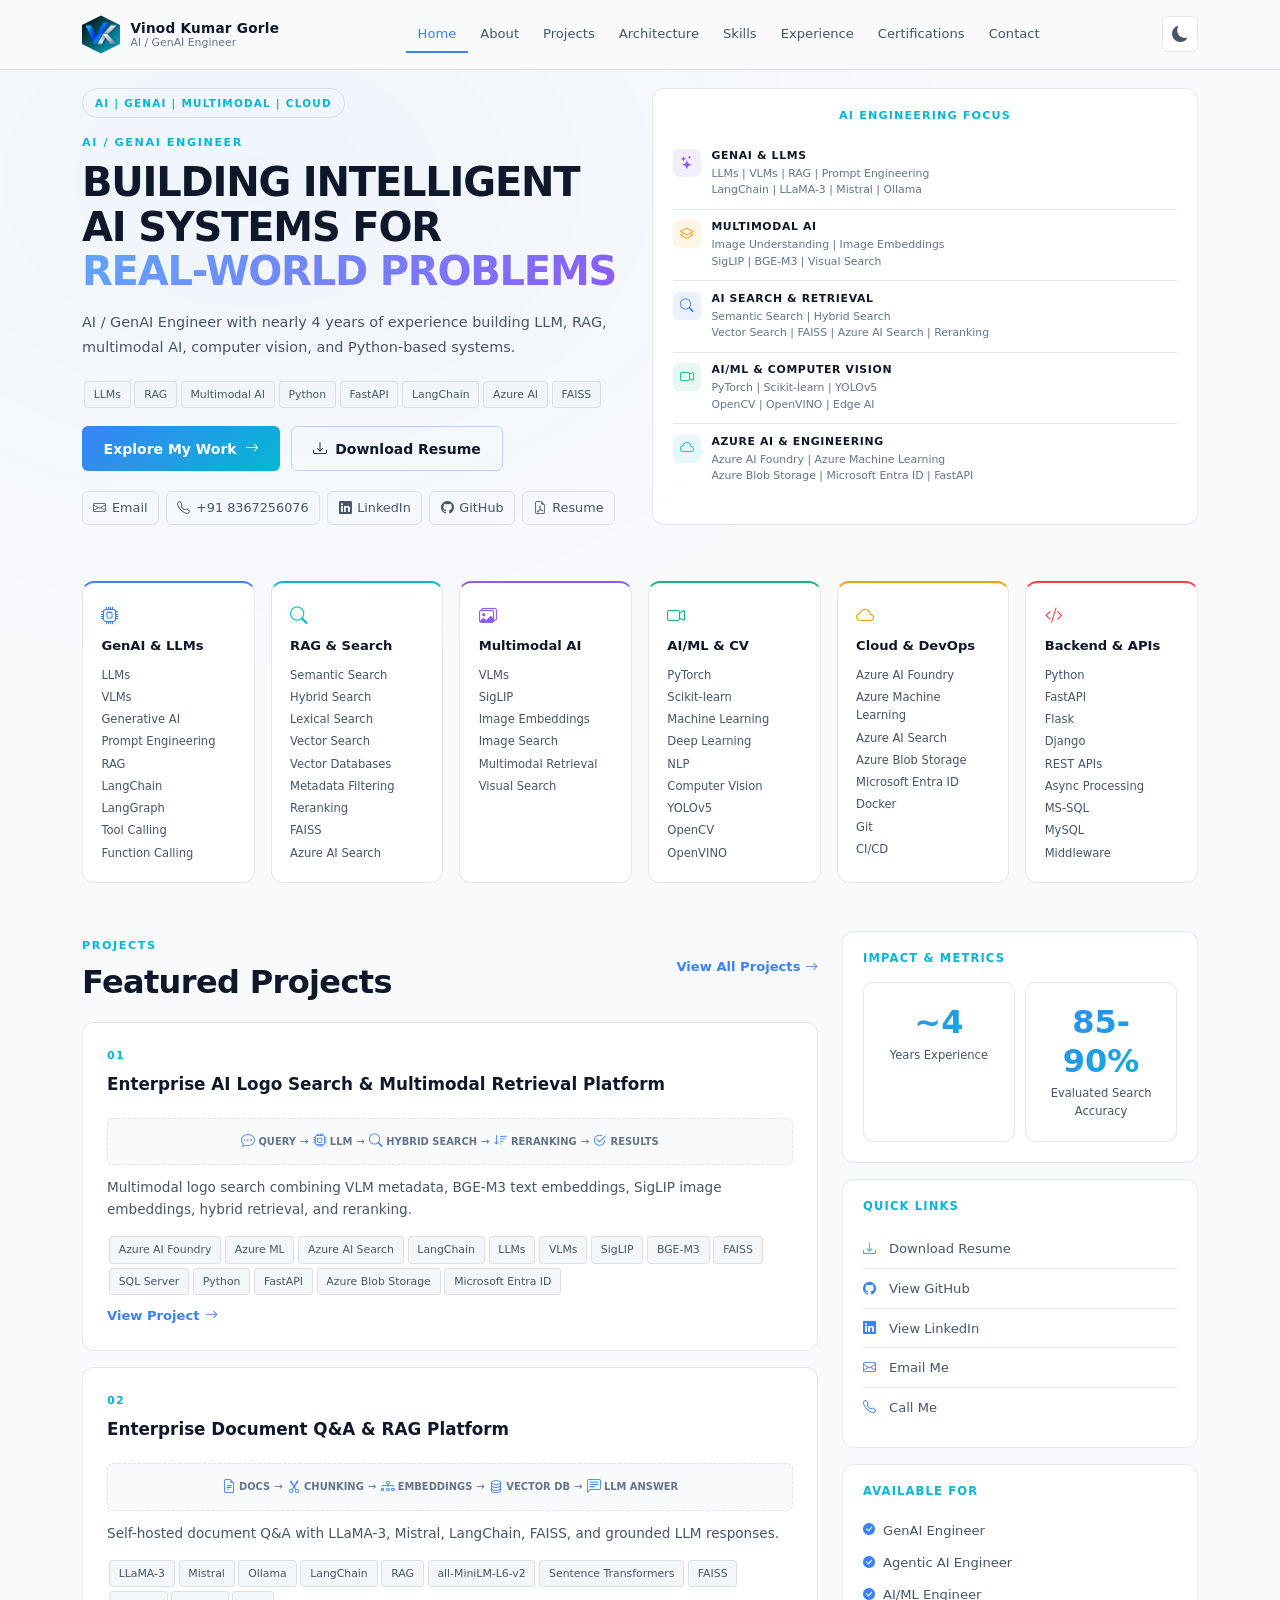
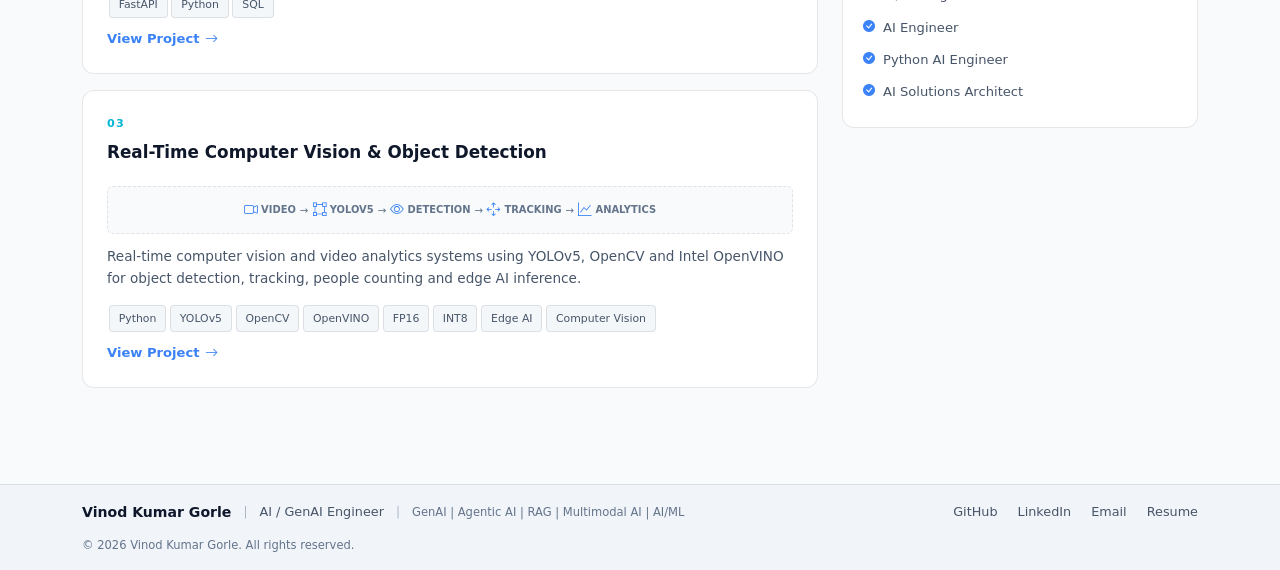
==== commit 8dc126ce: "Update metric value from '3+' to '~4'" ====
--- a/index.html
+++ b/index.html
@@ -250,7 +250,7 @@
             <h3>Impact &amp; Metrics</h3>
             <div class="metrics-grid metrics-grid-2">
               <div class="metric-card">
-                <div class="metric-value">3+</div>
+                <div class="metric-value">~4</div>
                 <div class="metric-label">Years Experience</div>
               </div>
               <div class="metric-card">
